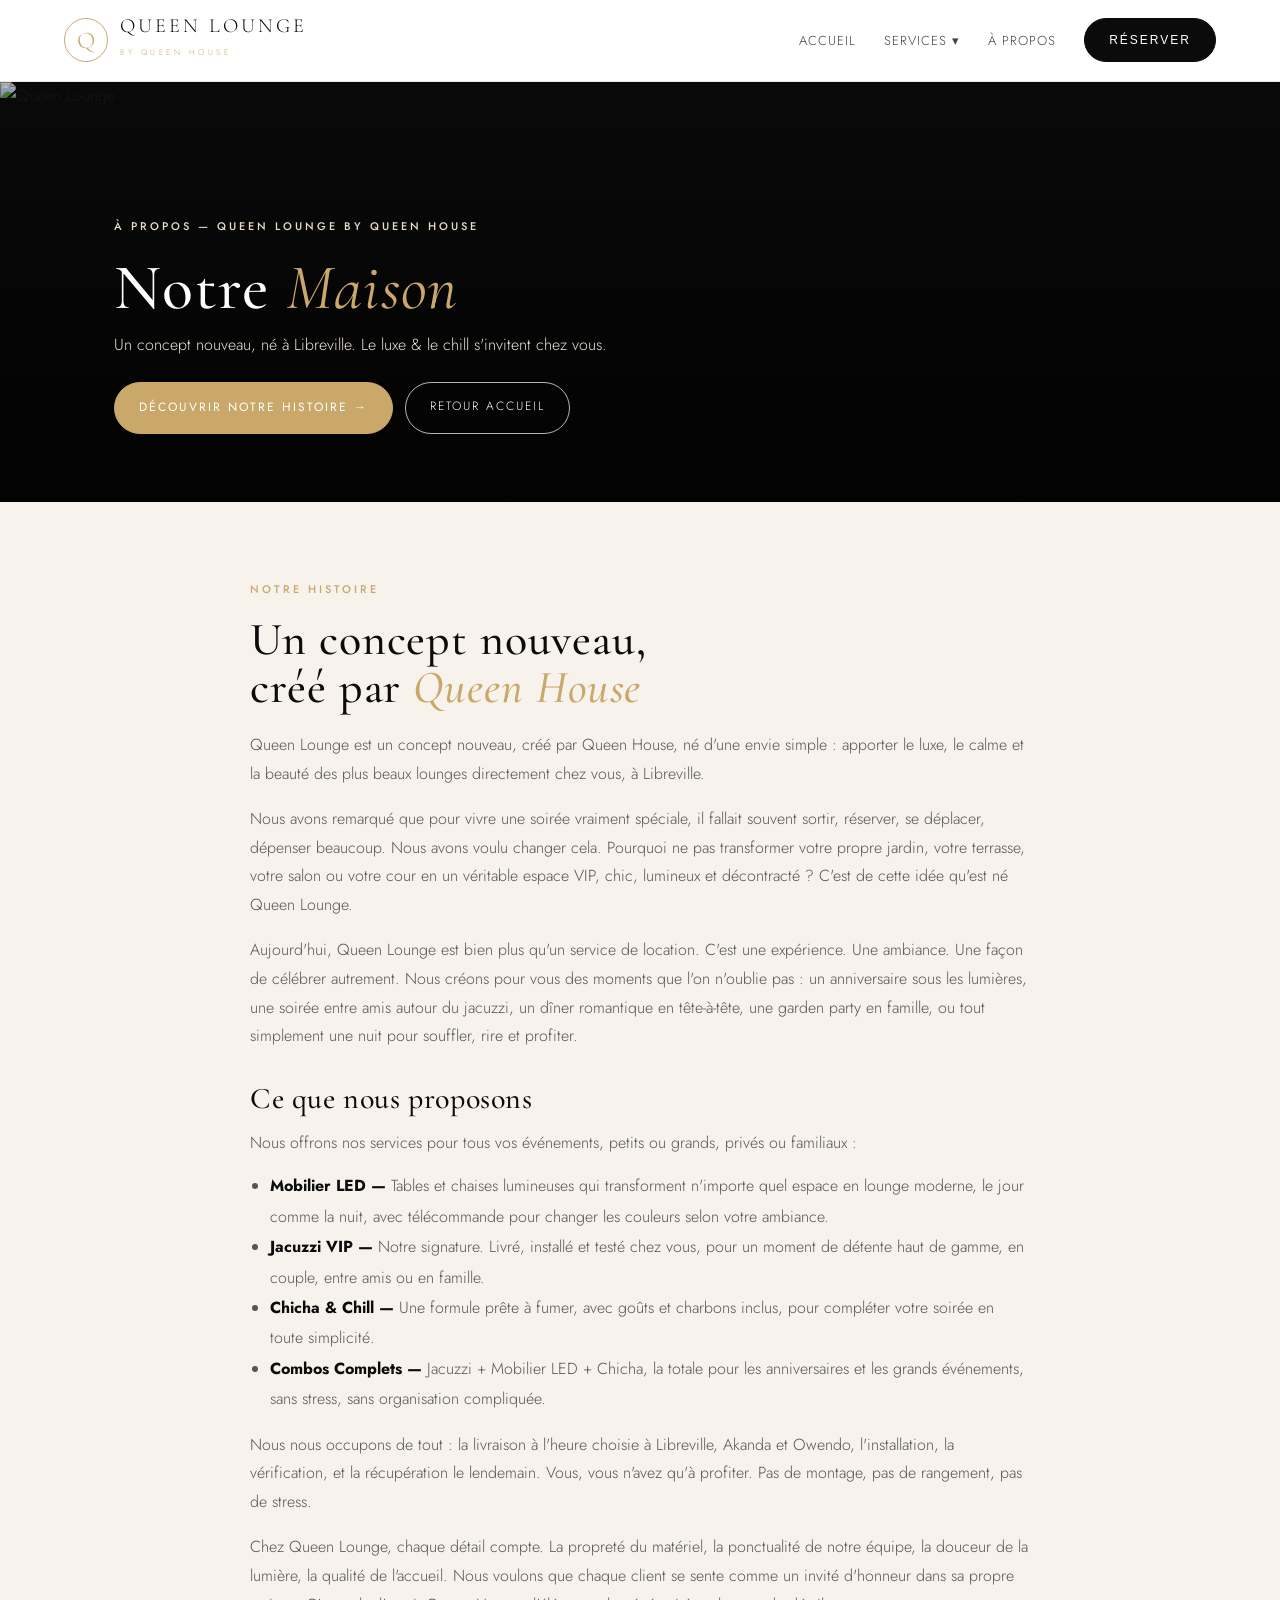
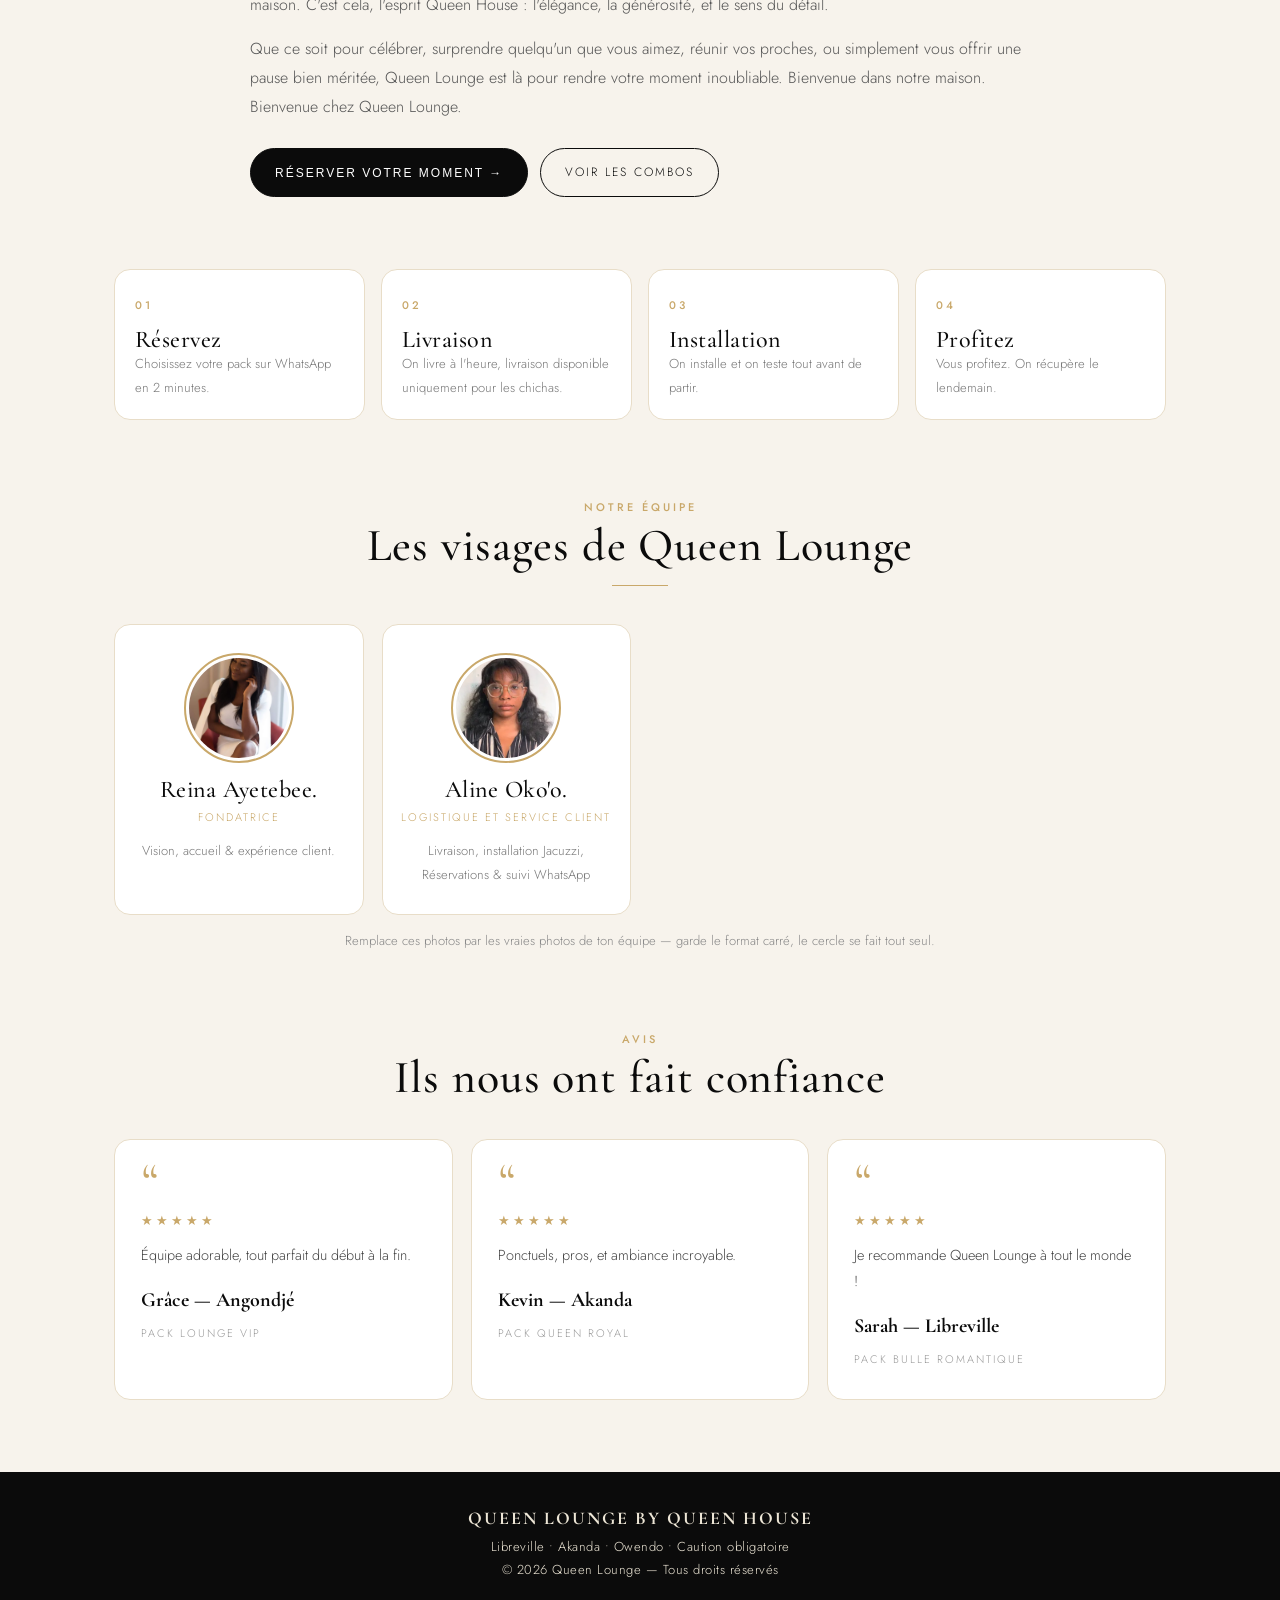
==== a-propos.html @ e3848c87 "Update team members and images in a-propos.html" ====
<!DOCTYPE html>
<html lang="fr"><head><meta charset="UTF-8"><meta name="viewport" content="width=device-width, initial-scale=1.0, viewport-fit=cover"><meta name="theme-color" content="#0B0B0B"><title>À Propos | Queen Lounge by Queen House</title>
<link href="https://fonts.googleapis.com/css2?family=Cormorant+Garamond:ital,wght@0,400;0,500;0,600;1,400&family=Jost:wght@300;400;500&display=swap" rel="stylesheet">
<link rel="stylesheet" href="style.css"></head><body>
<nav class="navbar">
  <a href="index.html" class="logo"><div class="logo-mark">Q</div><div class="logo-text"><span>QUEEN LOUNGE</span><small>BY QUEEN HOUSE</small></div></a>
  <button class="burger" onclick="toggleMenu()">☰</button>
  <div class="nav-links" id="navLinks">
    <a href="index.html">Accueil</a>
    <div class="dropdown"><a href="#" onclick="return false">Services ▾</a><div class="drop-content">
      <a href="mobilier-led.html">Mobilier LED</a><a href="jacuzzi.html">Jacuzzi VIP</a><a href="chicha.html">Chicha &amp; Chill</a><a href="combos.html">Combos Complets</a></div></div>
    <a href="a-propos.html">À Propos</a>
    <button class="btn-dark" onclick="openModal('Demande générale',false)">Réserver</button>
  </div>
</nav>
<header class="page-hero">
  <img src="https://images.unsplash.com/photo-1511795409834-ef04bbd61622?w=1800&q=80" alt="Queen Lounge">
  <div class="page-hero-inner">
    <span class="eyebrow">À Propos — Queen Lounge by Queen House</span>
    <h1>Notre <em>Maison</em></h1>
    <p>Un concept nouveau, né à Libreville. Le luxe & le chill s'invitent chez vous.</p>
    <div class="hero-btns"><a class="btn-dark" href="#histoire">Découvrir notre histoire →</a><a class="btn-outline" href="index.html">Retour Accueil</a></div>
  </div>
</header>
<section class="section" id="histoire" style="text-align:left">
<div style="max-width:780px;margin:0 auto">
<span class="eyebrow">Notre Histoire</span>
<h2 style="font-size:clamp(32px,4vw,46px);margin:12px 0 20px">Un concept nouveau,<br>créé par <em style="color:#C9A86A;font-style:italic">Queen House</em></h2>
<p style="color:#555;font-size:16px">Queen Lounge est un concept nouveau, créé par Queen House, né d'une envie simple : apporter le luxe, le calme et la beauté des plus beaux lounges directement chez vous, à Libreville.</p>
<p style="color:#555;font-size:16px;margin-top:16px">Nous avons remarqué que pour vivre une soirée vraiment spéciale, il fallait souvent sortir, réserver, se déplacer, dépenser beaucoup. Nous avons voulu changer cela. Pourquoi ne pas transformer votre propre jardin, votre terrasse, votre salon ou votre cour en un véritable espace VIP, chic, lumineux et décontracté ? C'est de cette idée qu'est né Queen Lounge.</p>
<p style="color:#555;font-size:16px;margin-top:16px">Aujourd'hui, Queen Lounge est bien plus qu'un service de location. C'est une expérience. Une ambiance. Une façon de célébrer autrement. Nous créons pour vous des moments que l'on n'oublie pas : un anniversaire sous les lumières, une soirée entre amis autour du jacuzzi, un dîner romantique en tête-à-tête, une garden party en famille, ou tout simplement une nuit pour souffler, rire et profiter.</p>
<h3 style="font-size:30px;margin:32px 0 14px">Ce que nous proposons</h3>
<p style="color:#555;font-size:16px">Nous offrons nos services pour tous vos événements, petits ou grands, privés ou familiaux :</p>
<ul style="color:#555;font-size:16px;margin:14px 0 0 20px;line-height:1.9">
<li><b style="color:#0B0B0B">Mobilier LED —</b> Tables et chaises lumineuses qui transforment n'importe quel espace en lounge moderne, le jour comme la nuit, avec télécommande pour changer les couleurs selon votre ambiance.</li>
<li><b style="color:#0B0B0B">Jacuzzi VIP —</b> Notre signature. Livré, installé et testé chez vous, pour un moment de détente haut de gamme, en couple, entre amis ou en famille.</li>
<li><b style="color:#0B0B0B">Chicha & Chill —</b> Une formule prête à fumer, avec goûts et charbons inclus, pour compléter votre soirée en toute simplicité.</li>
<li><b style="color:#0B0B0B">Combos Complets —</b> Jacuzzi + Mobilier LED + Chicha, la totale pour les anniversaires et les grands événements, sans stress, sans organisation compliquée.</li>
</ul>
<p style="color:#555;font-size:16px;margin-top:16px">Nous nous occupons de tout : la livraison à l'heure choisie à Libreville, Akanda et Owendo, l'installation, la vérification, et la récupération le lendemain. Vous, vous n'avez qu'à profiter. Pas de montage, pas de rangement, pas de stress.</p>
<p style="color:#555;font-size:16px;margin-top:16px">Chez Queen Lounge, chaque détail compte. La propreté du matériel, la ponctualité de notre équipe, la douceur de la lumière, la qualité de l'accueil. Nous voulons que chaque client se sente comme un invité d'honneur dans sa propre maison. C'est cela, l'esprit Queen House : l'élégance, la générosité, et le sens du détail.</p>
<p style="color:#555;font-size:16px;margin-top:16px">Que ce soit pour célébrer, surprendre quelqu'un que vous aimez, réunir vos proches, ou simplement vous offrir une pause bien méritée, Queen Lounge est là pour rendre votre moment inoubliable. Bienvenue dans notre maison. Bienvenue chez Queen Lounge.</p>
<div style="display:flex;gap:12px;flex-wrap:wrap;margin-top:26px"><button class="btn-dark" onclick="openModal('Demande générale',false)">Réserver votre moment →</button><a class="btn-outline" href="combos.html">Voir les Combos</a></div>
</div>
</section>
<section class="section" style="padding-top:0">
<div class="steps-grid">
  <div class="card" style="padding:20px"><span class="eyebrow">01</span><h3 style="font-size:24px;margin-top:8px">Réservez</h3><p style="font-size:13px;color:#777">Choisissez votre pack sur WhatsApp en 2 minutes.</p></div>
  <div class="card" style="padding:20px"><span class="eyebrow">02</span><h3 style="font-size:24px;margin-top:8px">Livraison</h3><p style="font-size:13px;color:#777">On livre à l'heure, livraison disponible uniquement pour les chichas.</p></div>
  <div class="card" style="padding:20px"><span class="eyebrow">03</span><h3 style="font-size:24px;margin-top:8px">Installation</h3><p style="font-size:13px;color:#777">On installe et on teste tout avant de partir.</p></div>
  <div class="card" style="padding:20px"><span class="eyebrow">04</span><h3 style="font-size:24px;margin-top:8px">Profitez</h3><p style="font-size:13px;color:#777">Vous profitez. On récupère le lendemain.</p></div>
</div></section>
<section class="section" style="padding-top:0"><div class="section-head"><span class="eyebrow">Notre Équipe</span><h2>Les visages de Queen Lounge</h2><div class="divider"></div></div>
<div class="team">
  <div class="team-card"><img src="ma.jpeg"><h3>Reina Ayetebee.</h3><small>Fondatrice</small><p>Vision, accueil & expérience client.</p></div>
  <div class="team-card"><img src="yo.webp"><h3>Aline Oko'o.</h3><small>Logistique et Service Client</small><p>Livraison, installation Jacuzzi, Réservations & suivi WhatsApp</p></div>
</div>
<p style="text-align:center;color:#888;font-size:13px;margin-top:14px">Remplace ces photos par les vraies photos de ton équipe — garde le format carré, le cercle se fait tout seul.</p></section>
<section class="section" style="padding-top:0"><div class="section-head"><span class="eyebrow">Avis</span><h2>Ils nous ont fait confiance</h2></div>
<div class="avis-grid">
  <div class="avis-card"><div class="quote">“</div><div class="stars">★★★★★</div><p>Équipe adorable, tout parfait du début à la fin.</p><b>Grâce — Angondjé</b><small>Pack Lounge VIP</small></div>
  <div class="avis-card"><div class="quote">“</div><div class="stars">★★★★★</div><p>Ponctuels, pros, et ambiance incroyable.</p><b>Kevin — Akanda</b><small>Pack Queen Royal</small></div>
  <div class="avis-card"><div class="quote">“</div><div class="stars">★★★★★</div><p>Je recommande Queen Lounge à tout le monde !</p><b>Sarah — Libreville</b><small>Pack Bulle Romantique</small></div>
</div></section>
<footer><strong>QUEEN LOUNGE BY QUEEN HOUSE</strong><br>Libreville • Akanda • Owendo • Caution obligatoire<br>© 2026 Queen Lounge — Tous droits réservés</footer><div class="modal" id="modal"><div class="modal-box">
  <div class="modal-head"><div><span class="eyebrow">Queen Lounge — Libreville</span><h3>Réserver</h3><p>Complétez votre réservation en 2 minutes.</p></div><span onclick="closeModal()">×</span></div>
  <div class="field"><label>Pack sélectionné</label><input type="text" id="selService" readonly></div>
  <div class="field"><label>Nom &amp; Prénom *</label><input type="text" id="selName" placeholder="Ex : Grâce Mba"></div>
  <div class="field two"><div><label>Téléphone WhatsApp *</label><input type="tel" id="selPhone" placeholder="06 XX XX XX"></div><div><label>Date *</label><input type="date" id="selDate"></div></div>
  <div class="field"><label>Adresse exacte / Quartier *</label><input type="text" id="selAdresse" placeholder="Ex : Angondjé, Akanda"></div>
  <div class="field"><label>Heure de livraison</label><select id="selHeure"><option>Matin 09:00 - 11:00</option><option>Après-midi 13:00 - 15:00</option><option>Soir 16:00 - 18:00</option></select></div>
  <div class="field"><label>Paiement</label><div class="pay-grid">
    <div class="pay-opt active" onclick="selectPay(this)"><b>Acompte</b><small>Pour confirmer votre date</small></div>
    <div class="pay-opt" onclick="selectPay(this)"><b>Paiement sur place</b><small>Solde à la livraison</small></div>
  </div></div>
  <div id="securiteBox" class="securite" style="display:none"><b>Sécurité Jacuzzi &amp; Caution</b><br>• Le client fournit l'eau + accès électricité.<br>• Interdiction charbons près du jacuzzi.<br>• <b>Caution : 50 000 FCFA</b> avec jacuzzi.</div>
  <div id="cautionSimple" class="nota">Caution : <b>20 000 FCFA</b> — Restituée après vérification.</div>
  <button id="reserveBtn" class="btn-dark full" onclick="sendWhatsApp()">Réserver sur WhatsApp →</button>
  <p id="reservationStatus" style="font-size:12px;margin-top:10px;color:#A12B20"></p>
</div></div><script src="script.js"></script></body></html>
---- style.css ----
/* QUEEN LOUNGE — REDISEÑO ELEGANTE | Colores originales */
*{margin:0;padding:0;box-sizing:border-box;-webkit-tap-highlight-color:transparent}
:root{--green:#0B0B0B;--green2:#1A1A1A;--gold:#C9A86A;--gold-light:#E8DDC8;--beige:#F7F3EC;--ink:#1E1E1E;--muted:#7A7A7A;--line:#E8DDC8;--white:#fff}
html{scroll-behavior:smooth;-webkit-text-size-adjust:100%}
body{font-family:'Jost',sans-serif;background:var(--beige);color:var(--ink);line-height:1.8;overflow-x:hidden;font-weight:300}
h1,h2,h3,.serif{font-family:'Cormorant Garamond',serif;font-weight:500;line-height:1.05;letter-spacing:.02em;color:var(--green)}
img{max-width:100%;display:block}
a{color:inherit;text-decoration:none}
.eyebrow{font-size:11px;letter-spacing:3px;text-transform:uppercase;color:var(--gold);font-weight:500}
.section{padding:72px 5%;max-width:1180px;margin:0 auto}
.section-head{text-align:center;max-width:640px;margin:0 auto 38px}
.section-head h2{font-size:clamp(32px,4vw,46px)}
.section-head p{color:var(--muted);margin-top:10px;font-size:15px}
.divider{width:56px;height:1px;background:var(--gold);margin:16px auto}
/* NAV */
.navbar{display:flex;justify-content:space-between;align-items:center;padding:16px 5%;background:#fff;position:sticky;top:0;z-index:50;border-bottom:1px solid #EFE9DC}
.logo{display:flex;gap:12px;align-items:center}
.logo-mark{width:44px;height:44px;border:1px solid var(--gold);border-radius:50%;display:grid;place-items:center;font-family:'Cormorant Garamond',serif;font-size:24px;color:var(--gold)}
.logo-text span{display:block;font-family:'Cormorant Garamond',serif;font-size:20px;letter-spacing:3px;color:var(--green);line-height:1}
.logo-text small{font-size:8px;letter-spacing:3.5px;color:var(--gold)}
.nav-links{display:flex;gap:28px;align-items:center}
.nav-links a{font-size:13px;letter-spacing:1px;text-transform:uppercase;color:#444}
.nav-links a:hover{color:var(--gold)}
.burger{display:none;font-size:26px;background:none;border:none;cursor:pointer}
.dropdown{position:relative}
.drop-content{display:none;position:absolute;top:100%;left:-12px;background:#fff;border:1px solid var(--line);border-radius:10px;padding:8px;min-width:230px;box-shadow:0 18px 40px rgba(0,0,0,.08)}
.dropdown:hover .drop-content{display:block}
.drop-content a{display:block;padding:11px 14px;text-transform:none;letter-spacing:0;font-size:14px;border-radius:8px}
.drop-content a:hover{background:var(--beige)}
/* BUTTONS */
.btn-dark{background:var(--green);color:#fff!important;padding:14px 24px;border-radius:999px;font-size:12px;letter-spacing:2px;text-transform:uppercase;font-weight:400;display:inline-flex;align-items:center;gap:8px;border:1px solid var(--green);cursor:pointer}
.btn-dark:hover{background:var(--green2)}
.btn-outline{background:transparent;color:var(--green);border:1px solid var(--green);padding:13px 24px;border-radius:999px;font-size:12px;letter-spacing:2px;text-transform:uppercase;display:inline-flex;gap:8px;cursor:pointer}
.btn-gold{background:var(--gold);color:#fff;border:1px solid var(--gold);padding:14px 24px;border-radius:999px;font-size:12px;letter-spacing:2px;text-transform:uppercase;cursor:pointer}
/* HERO — UNA SOLA IMAGEN ESTÁTICA */
.hero{display:grid;grid-template-columns:1.05fr .95fr;gap:40px;align-items:center;padding:56px 5% 64px;background:#fff}
.badge{display:inline-flex;align-items:center;gap:8px;border:1px solid var(--gold-light);padding:8px 14px;border-radius:999px;font-size:11px;letter-spacing:2px;text-transform:uppercase;color:var(--green)}
.badge i{width:6px;height:6px;background:var(--gold);border-radius:50%;display:inline-block}
.hero h1{font-size:clamp(44px,5.5vw,68px);margin:22px 0 16px}
.hero h1 em{color:var(--gold);font-style:italic;font-weight:400}
.hero p{color:#666;max-width:520px;font-size:16px}
.hero-btns{display:flex;gap:12px;margin:26px 0;flex-wrap:wrap}
.hero-trust{display:flex;gap:0;font-size:12px;letter-spacing:1px;text-transform:uppercase;color:#777}
.hero-trust span{padding:0 14px;border-left:1px solid var(--gold-light)}
.hero-trust span:first-child{padding-left:0;border:0}
.hero-media{position:relative}
.hero-media img{width:100%;height:520px;object-fit:cover;border-radius:18px}
.hero-media figcaption{position:absolute;left:18px;bottom:18px;background:rgba(255,255,255,.92);backdrop-filter:blur(8px);padding:12px 16px;border-radius:12px;display:flex;gap:14px;align-items:center}
.hero-media figcaption b{font-family:'Cormorant Garamond',serif;font-size:22px;color:var(--green);display:block;line-height:1}
.hero-media figcaption small{font-size:10px;letter-spacing:2px;text-transform:uppercase;color:var(--gold)}
/* CARDS */
.grid-4{display:grid;grid-template-columns:repeat(4,1fr);gap:18px}
.grid-3{display:grid;grid-template-columns:repeat(3,1fr);gap:18px}
.card{background:#fff;border:1px solid var(--line);border-radius:16px;overflow:hidden}
.card img{width:100%;height:180px;object-fit:cover;transition:.6s}
.card:hover img{transform:scale(1.04)}
.card-body{padding:18px}
.card-body h3{font-size:26px}
.card-body p{font-size:13.5px;color:var(--muted);margin:6px 0 12px}
.link{color:var(--gold);font-size:12px;letter-spacing:2px;text-transform:uppercase;font-weight:500}
.pack-card{padding:22px}
.pack-card .price{font-family:'Cormorant Garamond',serif;font-size:36px;color:var(--green);margin:14px 0}
.pack-card .price small{font-family:'Jost',sans-serif;font-size:12px;color:#888}
.pack-card p{font-size:14px;color:#666}
.pack-card button{width:100%;margin-top:16px}
.pack-card.popular{border:1.5px solid var(--gold)}
.tag{display:inline-block;background:var(--gold);color:#fff;font-size:10px;letter-spacing:2px;text-transform:uppercase;padding:7px 12px;border-radius:999px;margin-bottom:16px;line-height:1}
/* EXPERIENCES */
.exp-grid{display:grid;grid-template-columns:repeat(3,1fr);gap:18px}
.exp-grid figure{background:#fff;border:1px solid var(--line);border-radius:16px;overflow:hidden}
.exp-grid img{height:200px;width:100%;object-fit:cover}
.exp-grid figcaption{padding:14px 16px;font-family:'Cormorant Garamond',serif;font-size:21px;color:var(--green)}
/* TEAM CIRCULAR */
.team{display:grid;grid-template-columns:repeat(4,1fr);gap:18px;text-align:center}
.team-card{background:#fff;border:1px solid var(--line);border-radius:16px;padding:28px 16px}
.team-card img{width:110px;height:110px;object-fit:cover;border-radius:50%;border:2px solid var(--gold);padding:3px;margin:0 auto 14px}
.team-card h3{font-size:24px}
.team-card small{font-size:11px;letter-spacing:2px;text-transform:uppercase;color:var(--gold)}
.team-card p{font-size:13px;color:#777;margin-top:8px}
/* AVIS ELEGANTES */
.avis-grid{display:grid;grid-template-columns:repeat(3,1fr);gap:18px}
.avis-card{background:#fff;border:1px solid var(--line);border-radius:16px;padding:26px;text-align:left}
.avis-card .quote{font-family:'Cormorant Garamond',serif;font-size:54px;line-height:.6;color:var(--gold)}
.avis-card .stars{color:var(--gold);letter-spacing:3px;font-size:13px;margin:10px 0}
.avis-card p{font-size:14.5px;color:#444}
.avis-card b{font-family:'Cormorant Garamond',serif;font-size:20px;color:var(--green);display:block;margin-top:14px}
.avis-card small{font-size:11px;letter-spacing:2px;text-transform:uppercase;color:#999}
/* BUILDER */
.builder{background:#fff;border:1px solid var(--gold);border-radius:16px;padding:22px;max-width:900px;margin:18px auto;text-align:left}
.build-item{display:flex;justify-content:space-between;gap:12px;padding:14px 0;border-bottom:1px solid #eee;cursor:pointer;font-size:14px}
.builder-total{font-family:'Cormorant Garamond',serif;font-size:26px;color:var(--green);margin:16px 0}
/* MODAL / FORM ELEGANTE */
.modal{display:none;position:fixed;inset:0;background:rgba(0,0,0,.55);backdrop-filter:blur(4px);z-index:80;align-items:center;justify-content:center;padding:16px}
.modal.active{display:flex}
.modal-box{background:#fff;width:100%;max-width:560px;border-radius:18px;padding:28px;max-height:92vh;overflow:auto}
.modal-head{display:flex;justify-content:space-between;align-items:start;margin-bottom:6px}
.modal-head h3{font-size:30px}
.modal-head p{font-size:13px;color:#888}
.modal-head span{font-size:30px;cursor:pointer;line-height:1}
.field{margin-bottom:14px;text-align:left}
.field label{font-size:11px;letter-spacing:2px;text-transform:uppercase;color:var(--green);font-weight:500;display:block;margin-bottom:6px}
.field input,.field select{width:100%;padding:13px 14px;border:1px solid #DDD;border-radius:10px;font-family:'Jost',sans-serif;font-size:15px;background:#FCFAF6}
.field.two{display:grid;grid-template-columns:1fr 1fr;gap:12px}
.pay-grid{display:grid;grid-template-columns:1fr 1fr;gap:12px;margin:14px 0}
.pay-opt{border:1px solid var(--line);border-radius:12px;padding:14px;cursor:pointer}
.pay-opt.active{border-color:var(--gold);background:#FFFBF2}
.pay-opt b{font-family:'Cormorant Garamond',serif;font-size:20px}
.pay-opt small{display:block;color:#888;font-size:12px}
.nota{background:#FFFBF2;border:1px solid var(--gold-light);padding:12px;border-radius:10px;font-size:12.5px;line-height:1.6}
.securite{background:#FFFBF2;border:1px solid #E8A020;border-radius:12px;padding:14px;font-size:13px;line-height:1.6;margin-bottom:12px}
.full{width:100%;justify-content:center}
footer{background:var(--green);color:#EDE6D6;text-align:center;padding:30px 5%;font-size:13px;letter-spacing:.5px}
footer strong{font-family:'Cormorant Garamond',serif;font-size:18px;letter-spacing:2px}
/* MÓVIL */
@media(max-width:900px){
  .hero{grid-template-columns:1fr;padding:28px 5%}
  .hero-media img{height:340px}
  .grid-4,.grid-3,.exp-grid,.avis-grid,.team{grid-template-columns:1fr 1fr}
  .burger{display:block}
  .nav-links{display:none;position:absolute;top:100%;left:0;right:0;background:#fff;flex-direction:column;align-items:flex-start;padding:18px 5% 22px;box-shadow:0 18px 30px rgba(0,0,0,.08)}
  .nav-links.open{display:flex}
  .drop-content{position:static;display:block;box-shadow:none;border:0;padding:0 0 0 10px}
  .section{padding:48px 5%}
}
@media(max-width:560px){
  .grid-4,.grid-3,.exp-grid,.avis-grid,.team,.field.two,.pay-grid{grid-template-columns:1fr}
  .hero-trust{flex-wrap:wrap;gap:8px}
  .hero-trust span{border:0;padding:0}
  .btn-dark,.btn-outline,.btn-gold{width:100%;justify-content:center}
  .hero-media figcaption{left:12px;right:12px;bottom:12px}
}

/* PAGE HERO LARGO — ESTÁTICO, UNA SOLA IMAGEN */
.page-hero{position:relative;min-height:420px;display:flex;align-items:flex-end;overflow:hidden;background:#0B0B0B}
.page-hero img{position:absolute;inset:0;width:100%;height:100%;object-fit:cover;opacity:.85}
.page-hero::after{content:"";position:absolute;inset:0;background:linear-gradient(180deg,rgba(0,0,0,.15) 0%,rgba(0,0,0,.55) 55%,rgba(0,0,0,.78) 100%)}
.page-hero-inner{position:relative;z-index:2;width:100%;max-width:1180px;margin:0 auto;padding:70px 5% 42px;color:#fff}
.page-hero-inner .eyebrow{color:#E8DDC8}
.page-hero-inner h1{font-size:clamp(42px,5vw,64px);color:#fff;margin:14px 0 10px}
.page-hero-inner h1 em{color:#C9A86A;font-style:italic;font-weight:400}
.page-hero-inner p{max-width:600px;color:#EDE6D6;font-size:16px}
.page-hero-inner .hero-btns{margin-top:22px}
.page-hero-inner .btn-dark{background:#C9A86A;border-color:#C9A86A}
.page-hero-inner .btn-outline{color:#fff;border-color:rgba(255,255,255,.7)}
.page-hero-badge{display:inline-flex;gap:8px;align-items:center;background:rgba(255,255,255,.92);color:#0B0B0B;padding:10px 16px;border-radius:999px;font-size:11px;letter-spacing:2px;text-transform:uppercase;font-weight:500;margin-top:18px}
.page-hero-badge b{color:#C9A86A}
@media(max-width:700px){
  .page-hero{min-height:340px}
  .page-hero-inner{padding:50px 5% 32px}
}

/* STEPS 01-04 — ARREGLO APLASTADO */
.steps-grid{display:grid;grid-template-columns:repeat(4,1fr);gap:16px;text-align:left;width:100%}
.steps-grid .card{min-width:0;overflow-wrap:break-word}
.steps-grid .card h3{overflow-wrap:break-word;white-space:normal}
.steps-grid .card p{overflow-wrap:break-word;white-space:normal}
@media(max-width:900px){
  .steps-grid{grid-template-columns:repeat(2,1fr)}
}
@media(max-width:560px){
  .steps-grid{grid-template-columns:1fr}
}

/* FIX TAG LE PLUS DEMANDÉ — que no toque las letras */
.pack-card .tag{margin-bottom:16px}
.pack-card h3{margin-top:2px}
.pack-card.popular{padding-top:24px}

/* CRÉE TON COMBO — BUILDER CON FOTOS Y CANTIDADES */
.combo-hero-card{background:#0B0B0B;color:#fff;border-radius:18px;padding:28px;display:grid;grid-template-columns:1.2fr .8fr;gap:22px;align-items:center;overflow:hidden;margin-bottom:22px}
.combo-hero-card h3{color:#fff;font-size:clamp(28px,3.5vw,40px)}
.combo-hero-card h3 em{color:#C9A86A;font-style:italic}
.combo-hero-card p{color:#EDE6D6;font-size:15px;margin:10px 0 18px}
.combo-hero-card img{width:100%;height:220px;object-fit:cover;border-radius:14px}
.combo-grid{display:grid;grid-template-columns:repeat(3,1fr);gap:16px}
.combo-item{background:#fff;border:1px solid var(--line);border-radius:16px;overflow:hidden;display:flex;flex-direction:column}
.combo-item img{width:100%;height:150px;object-fit:cover}
.combo-item-body{padding:16px;display:flex;flex-direction:column;gap:6px;flex:1}
.combo-item-body h4{font-family:'Cormorant Garamond',serif;font-size:22px;color:#0B0B0B;line-height:1.1}
.combo-item-body p{font-size:13px;color:#777}
.combo-item-body .unit{font-size:12px;letter-spacing:1px;text-transform:uppercase;color:#C9A86A;font-weight:500}
.qty-row{display:flex;align-items:center;gap:10px;margin-top:auto;padding-top:10px}
.qty-btn{width:36px;height:36px;border-radius:50%;border:1px solid #0B0B0B;background:#fff;font-size:20px;cursor:pointer;line-height:1;display:grid;place-items:center}
.qty-btn:disabled{opacity:.3;cursor:not-allowed}
.qty-val{font-family:'Cormorant Garamond',serif;font-size:24px;min-width:28px;text-align:center}
.qty-max{font-size:11px;color:#999}
.combo-summary{background:#FFFBF2;border:1px solid var(--gold-light);border-radius:14px;padding:16px;margin-top:18px}
.combo-summary ul{list-style:none;margin:8px 0}
.combo-summary li{font-size:14px;padding:4px 0;border-bottom:1px dashed #E8DDC8}
.combo-total{font-family:'Cormorant Garamond',serif;font-size:28px;color:#0B0B0B}
@media(max-width:900px){.combo-grid{grid-template-columns:1fr 1fr}.combo-hero-card{grid-template-columns:1fr}}
@media(max-width:560px){.combo-grid{grid-template-columns:1fr}}
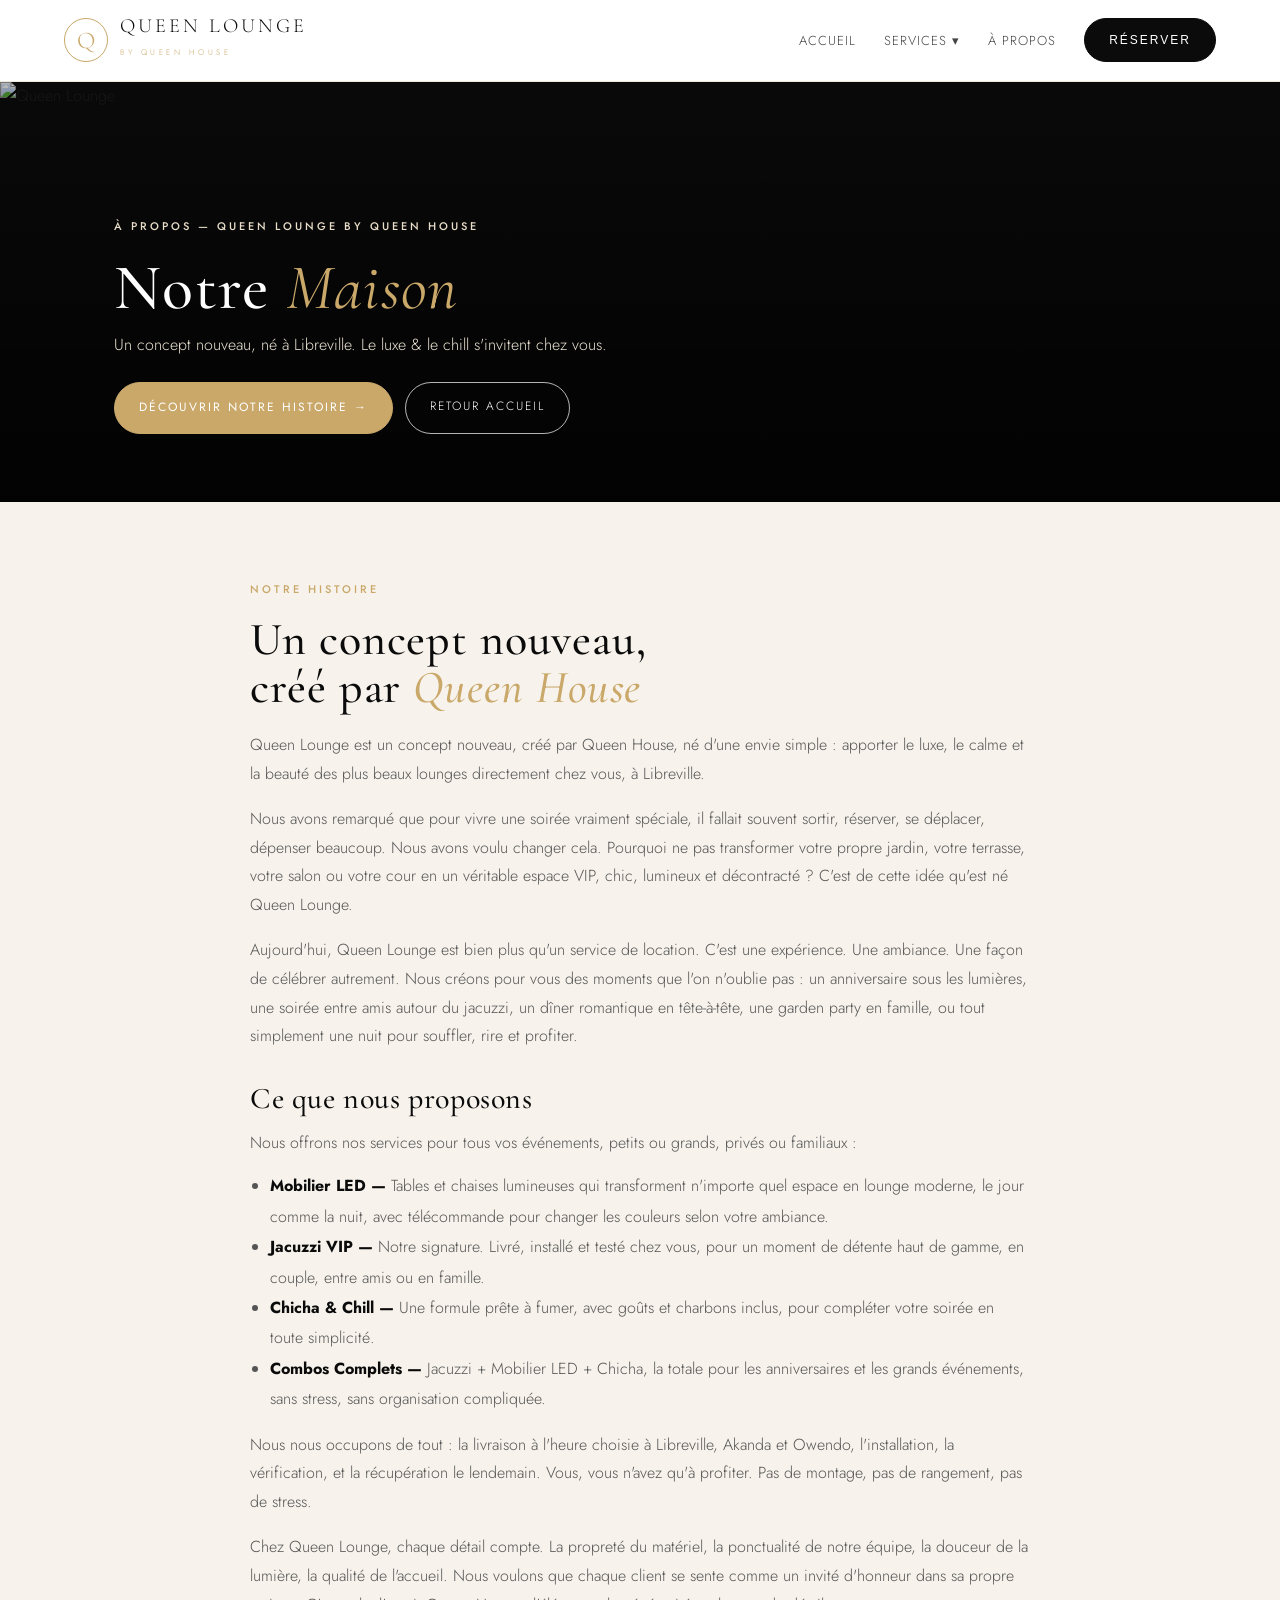
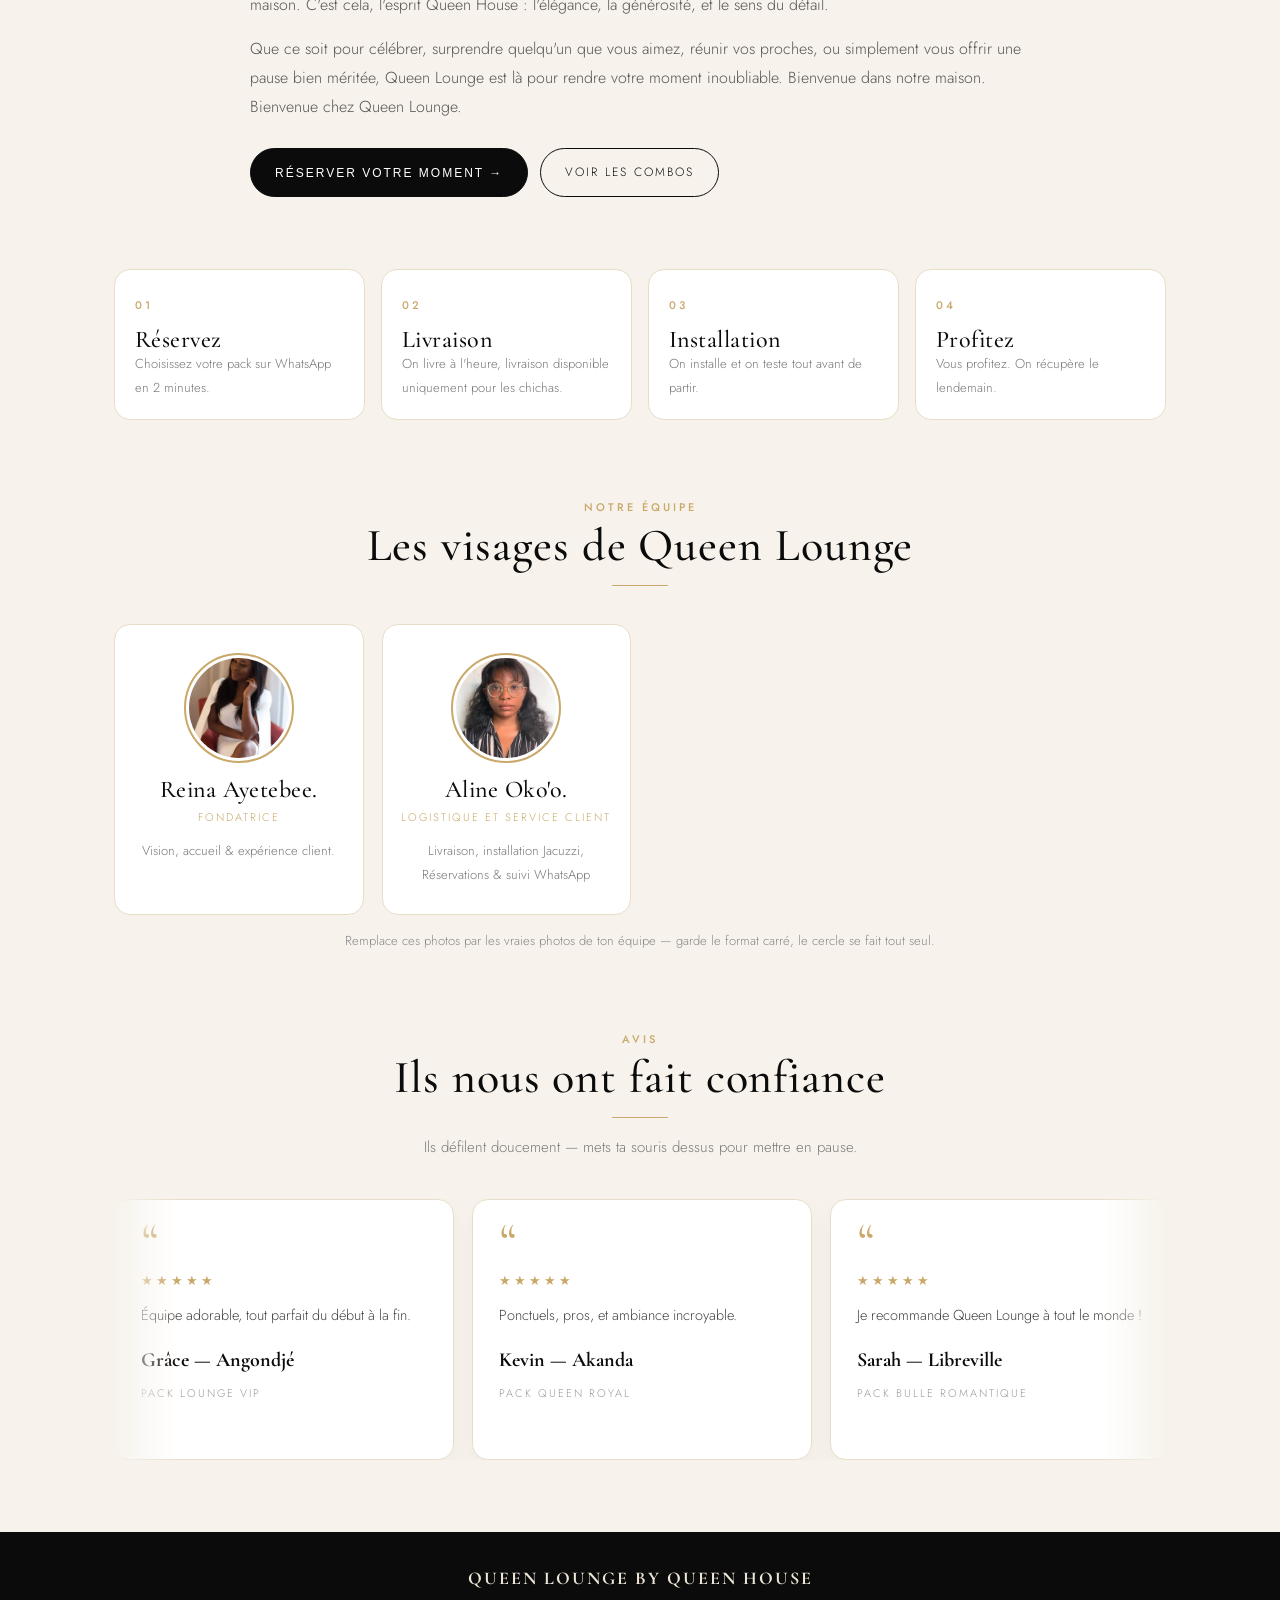
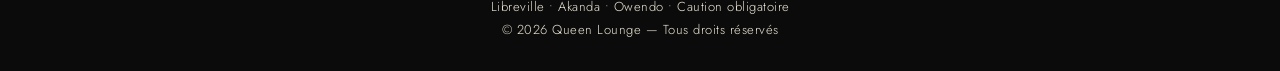
==== commit eea4da82: "Enhance accessibility and update testimonials section Added alt attributes to team member images and" ====
--- a/a-propos.html
+++ b/a-propos.html
@@ -52,16 +52,26 @@
 </div></section>
 <section class="section" style="padding-top:0"><div class="section-head"><span class="eyebrow">Notre Équipe</span><h2>Les visages de Queen Lounge</h2><div class="divider"></div></div>
 <div class="team">
-  <div class="team-card"><img src="ma.jpeg"><h3>Reina Ayetebee.</h3><small>Fondatrice</small><p>Vision, accueil & expérience client.</p></div>
-  <div class="team-card"><img src="yo.webp"><h3>Aline Oko'o.</h3><small>Logistique et Service Client</small><p>Livraison, installation Jacuzzi, Réservations & suivi WhatsApp</p></div>
+  <div class="team-card"><img src="ma.jpeg" alt="Reina Ayetebee"><h3>Reina Ayetebee.</h3><small>Fondatrice</small><p>Vision, accueil & expérience client.</p></div>
+  <div class="team-card"><img src="yo.webp" alt="Aline Oko'o"><h3>Aline Oko'o.</h3><small>Logistique et Service Client</small><p>Livraison, installation Jacuzzi, Réservations & suivi WhatsApp</p></div>
 </div>
 <p style="text-align:center;color:#888;font-size:13px;margin-top:14px">Remplace ces photos par les vraies photos de ton équipe — garde le format carré, le cercle se fait tout seul.</p></section>
-<section class="section" style="padding-top:0"><div class="section-head"><span class="eyebrow">Avis</span><h2>Ils nous ont fait confiance</h2></div>
-<div class="avis-grid">
+<section class="section avis-section" style="padding-top:0"><div class="section-head"><span class="eyebrow">Avis</span><h2>Ils nous ont fait confiance</h2><div class="divider"></div><p>Ils défilent doucement — mets ta souris dessus pour mettre en pause.</p></div>
+<div class="avis-marquee"><div class="avis-track">
   <div class="avis-card"><div class="quote">“</div><div class="stars">★★★★★</div><p>Équipe adorable, tout parfait du début à la fin.</p><b>Grâce — Angondjé</b><small>Pack Lounge VIP</small></div>
   <div class="avis-card"><div class="quote">“</div><div class="stars">★★★★★</div><p>Ponctuels, pros, et ambiance incroyable.</p><b>Kevin — Akanda</b><small>Pack Queen Royal</small></div>
   <div class="avis-card"><div class="quote">“</div><div class="stars">★★★★★</div><p>Je recommande Queen Lounge à tout le monde !</p><b>Sarah — Libreville</b><small>Pack Bulle Romantique</small></div>
-</div></section>
+  <div class="avis-card"><div class="quote">“</div><div class="stars">★★★★★</div><p>Incroyable ! Le mobilier LED a transformé mon jardin.</p><b>Léa — Owendo</b><small>Pack Lounge VIP</small></div>
+  <div class="avis-card"><div class="quote">“</div><div class="stars">★★★★★</div><p>Jacuzzi parfait, installé à l'heure. Expérience de fou !</p><b>Yann — Akanda</b><small>Pack Bulle Romantique</small></div>
+  <div class="avis-card"><div class="quote">“</div><div class="stars">★★★★★</div><p>Pour mon anniversaire c'était magique. Merci Queen Lounge !</p><b>Brenda — Libreville</b><small>Pack Queen Royal</small></div>
+  <!-- DUPLICADO PARA BUCLE INFINITO SUAVE -->
+  <div class="avis-card"><div class="quote">“</div><div class="stars">★★★★★</div><p>Équipe adorable, tout parfait du début à la fin.</p><b>Grâce — Angondjé</b><small>Pack Lounge VIP</small></div>
+  <div class="avis-card"><div class="quote">“</div><div class="stars">★★★★★</div><p>Ponctuels, pros, et ambiance incroyable.</p><b>Kevin — Akanda</b><small>Pack Queen Royal</small></div>
+  <div class="avis-card"><div class="quote">“</div><div class="stars">★★★★★</div><p>Je recommande Queen Lounge à tout le monde !</p><b>Sarah — Libreville</b><small>Pack Bulle Romantique</small></div>
+  <div class="avis-card"><div class="quote">“</div><div class="stars">★★★★★</div><p>Incroyable ! Le mobilier LED a transformé mon jardin.</p><b>Léa — Owendo</b><small>Pack Lounge VIP</small></div>
+  <div class="avis-card"><div class="quote">“</div><div class="stars">★★★★★</div><p>Jacuzzi parfait, installé à l'heure. Expérience de fou !</p><b>Yann — Akanda</b><small>Pack Bulle Romantique</small></div>
+  <div class="avis-card"><div class="quote">“</div><div class="stars">★★★★★</div><p>Pour mon anniversaire c'était magique. Merci Queen Lounge !</p><b>Aline — Libreville</b><small>Pack Queen Royal</small></div>
+</div></div></section>
 <footer><strong>QUEEN LOUNGE BY QUEEN HOUSE</strong><br>Libreville • Akanda • Owendo • Caution obligatoire<br>© 2026 Queen Lounge — Tous droits réservés</footer><div class="modal" id="modal"><div class="modal-box">
   <div class="modal-head"><div><span class="eyebrow">Queen Lounge — Libreville</span><h3>Réserver</h3><p>Complétez votre réservation en 2 minutes.</p></div><span onclick="closeModal()">×</span></div>
   <div class="field"><label>Pack sélectionné</label><input type="text" id="selService" readonly></div>
--- a/style.css
+++ b/style.css
@@ -190,3 +190,27 @@
 .combo-total{font-family:'Cormorant Garamond',serif;font-size:28px;color:#0B0B0B}
 @media(max-width:900px){.combo-grid{grid-template-columns:1fr 1fr}.combo-hero-card{grid-template-columns:1fr}}
 @media(max-width:560px){.combo-grid{grid-template-columns:1fr}}
+
+/* ===== GALERÍA TODO UNIDO ===== */
+.gallery-section{padding-top:0}
+.gallery-unie{display:grid;grid-template-columns:repeat(3,1fr);gap:0;border-radius:20px;overflow:hidden;border:1px solid var(--line);background:#0B0B0B;line-height:0}
+.gallery-unie figure{position:relative;overflow:hidden;margin:0;cursor:pointer;aspect-ratio:4/3}
+.gallery-unie img{width:100%;height:100%;object-fit:cover;transition:transform .8s ease, filter .8s ease;filter:saturate(1.05)}
+.gallery-unie figure:hover img{transform:scale(1.08);filter:saturate(1.15)}
+.gallery-unie figcaption{position:absolute;inset:auto 0 0 0;padding:28px 18px 16px;background:linear-gradient(180deg,transparent,rgba(0,0,0,.72));display:flex;align-items:flex-end;opacity:0;transform:translateY(8px);transition:.5s ease}
+.gallery-unie figure:hover figcaption{opacity:1;transform:translateY(0)}
+.gallery-unie figcaption span{font-family:'Cormorant Garamond',serif;font-size:22px;color:#fff;line-height:1.1}
+.gallery-note{text-align:center;font-size:13px;color:#999;margin-top:14px}
+/* En móvil: 2 columnas unidas, sigue todo pegado */
+@media(max-width:700px){.gallery-unie{grid-template-columns:repeat(2,1fr)}.gallery-unie figcaption{opacity:1;transform:none}}
+@media(max-width:400px){.gallery-unie{grid-template-columns:1fr}}
+
+/* ===== AVIS CON ANIMACIÓN SUAVE QUE PASA SOLA ===== */
+.avis-section{overflow:hidden}
+.avis-marquee{overflow:hidden;-webkit-mask-image:linear-gradient(90deg,transparent,#000 6%,#000 94%,transparent);mask-image:linear-gradient(90deg,transparent,#000 6%,#000 94%,transparent)}
+.avis-track{display:flex;gap:18px;width:max-content;animation:avis-scroll 32s linear infinite}
+.avis-marquee:hover .avis-track{animation-play-state:paused}
+.avis-track .avis-card{width:340px;flex-shrink:0;box-shadow:0 10px 30px rgba(0,0,0,.04)}
+@keyframes avis-scroll{from{transform:translateX(0)}to{transform:translateX(-50%)}}
+@media(max-width:560px){.avis-track{animation-duration:22s}.avis-track .avis-card{width:280px}}
+@media(prefers-reduced-motion:reduce){.avis-track{animation:none;flex-wrap:wrap;width:auto}}
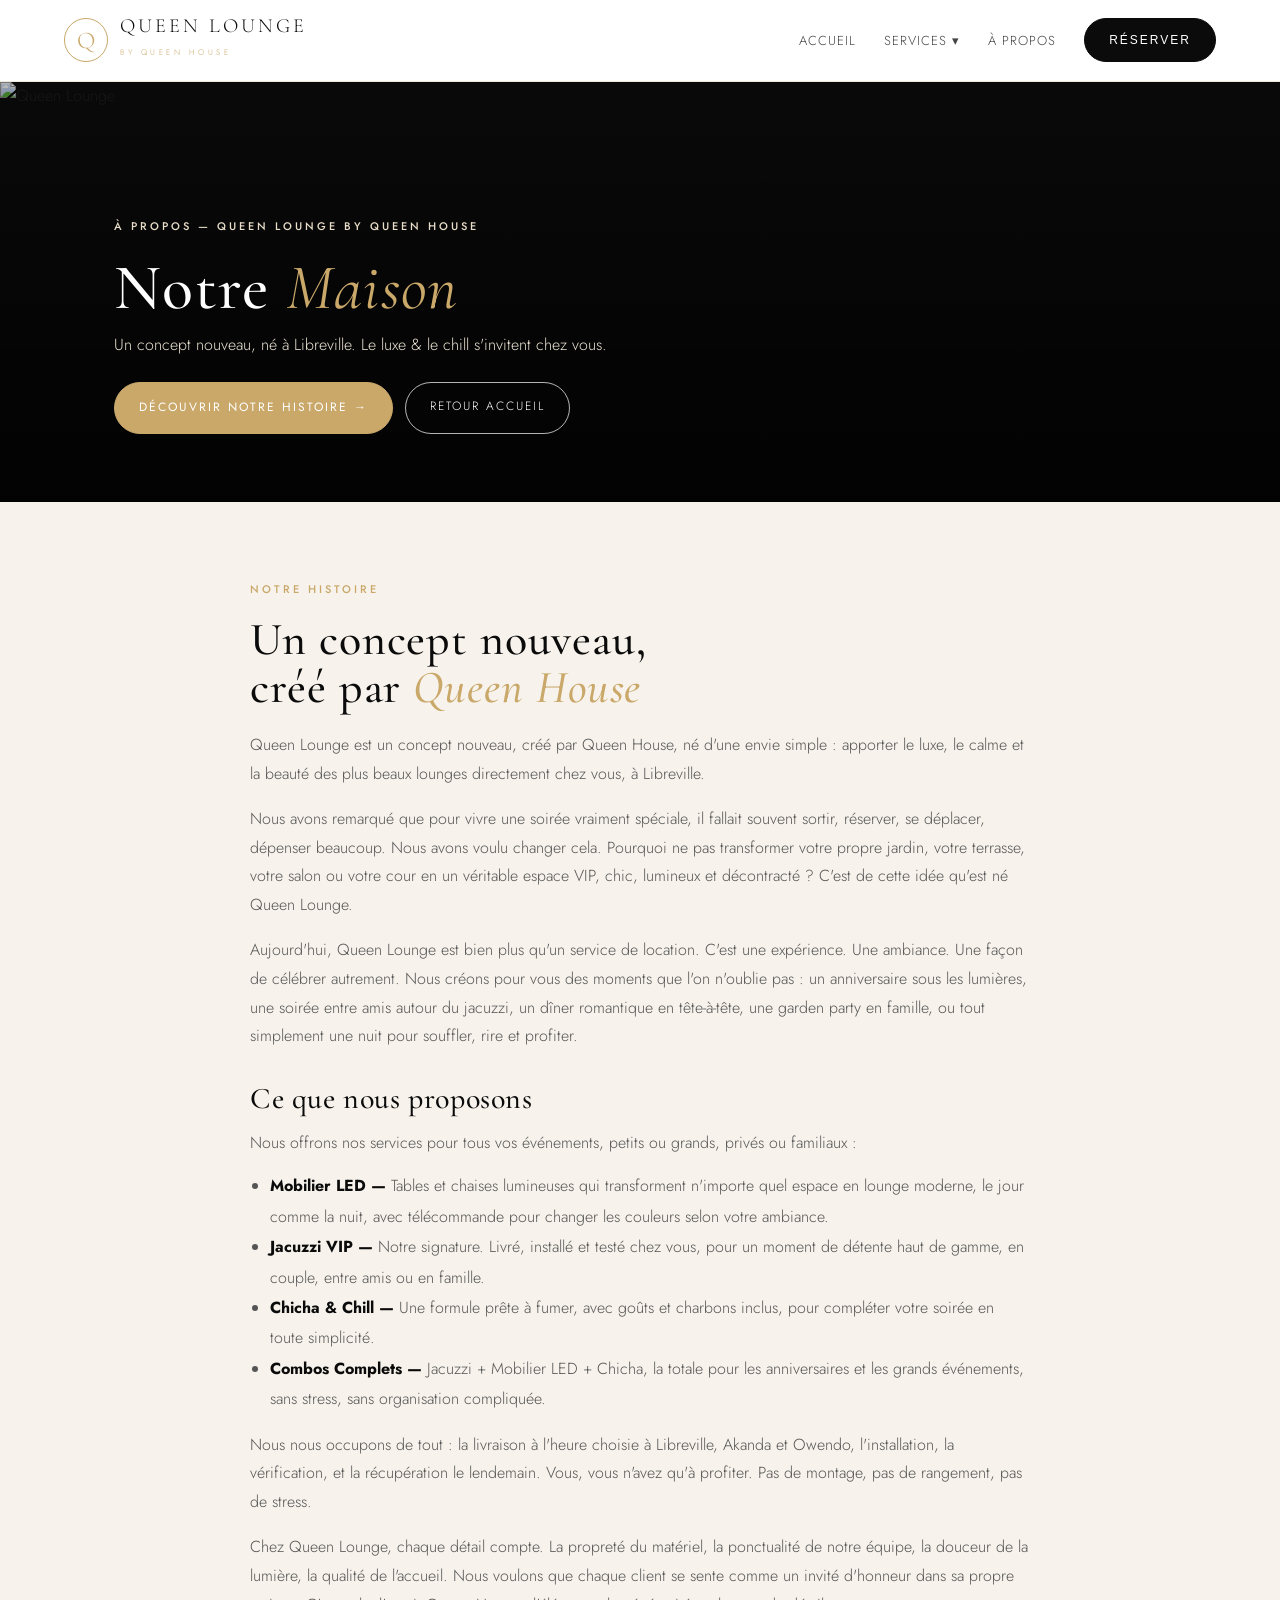
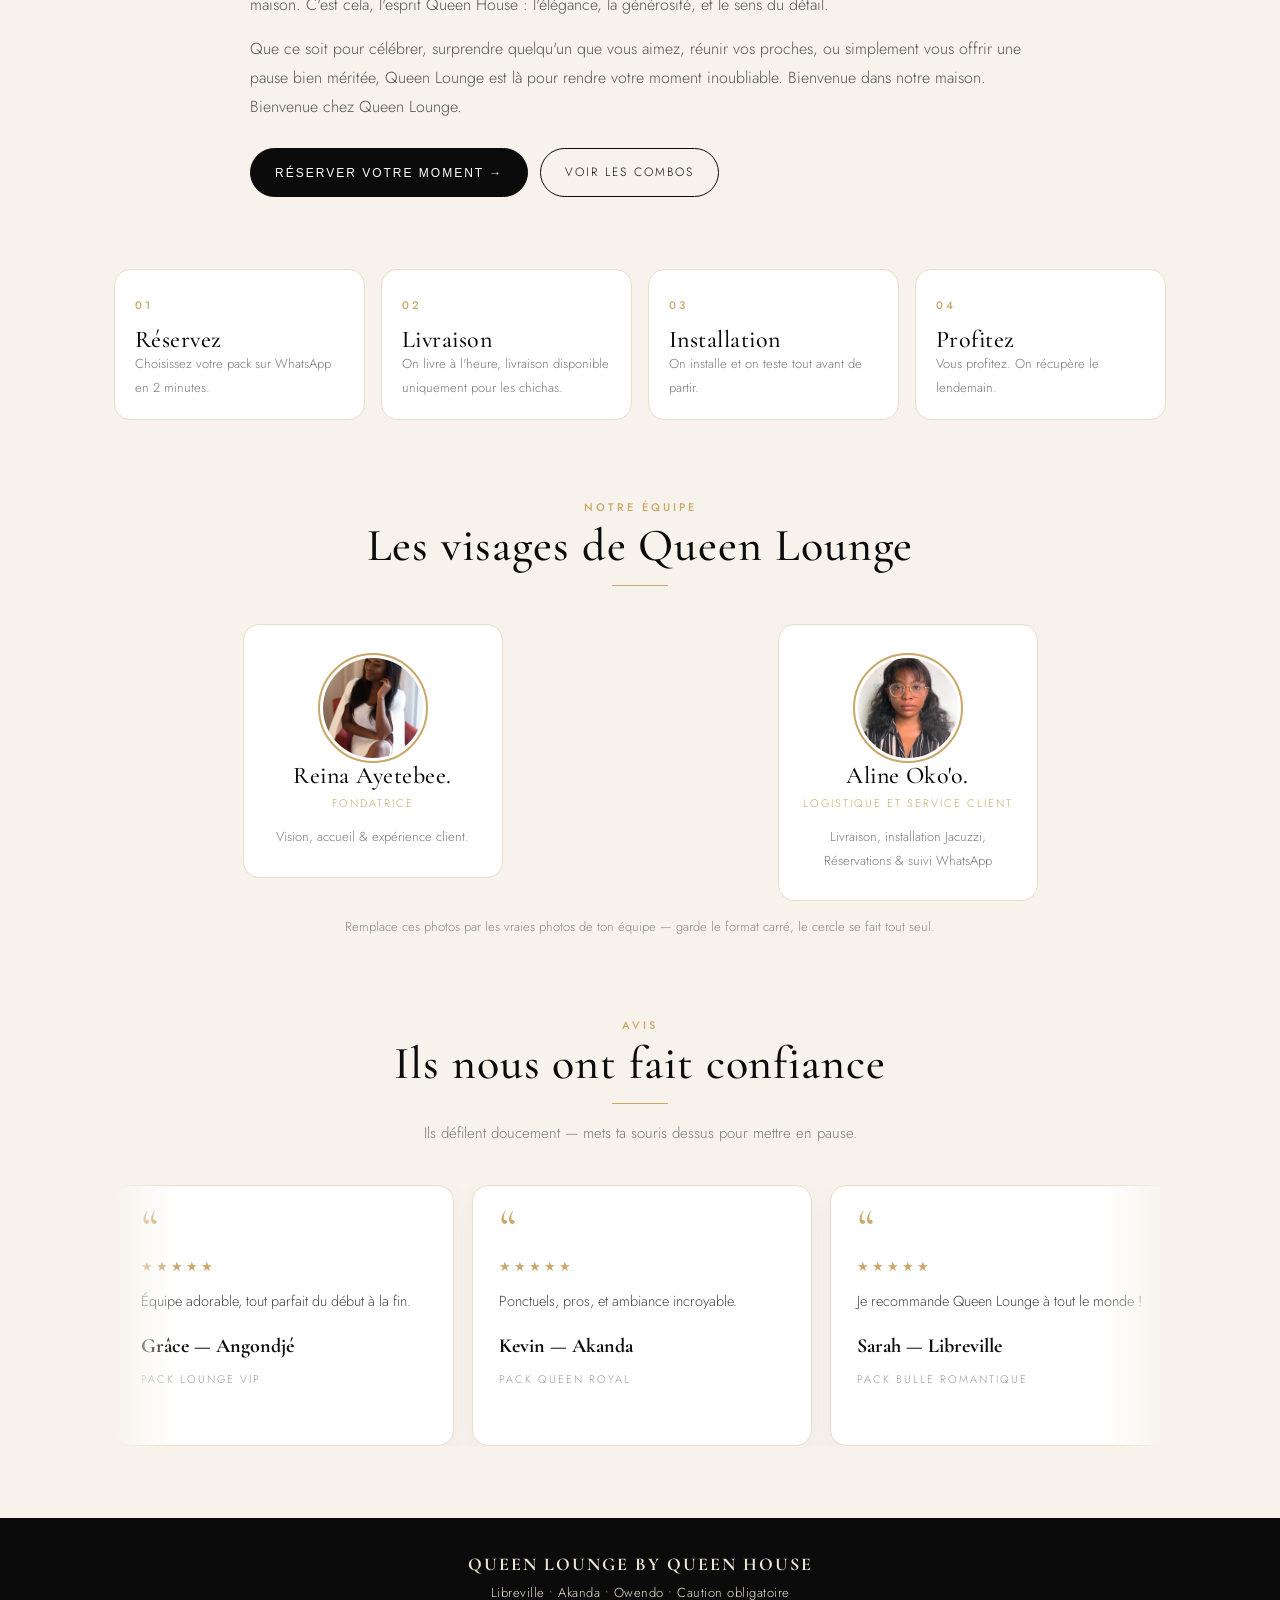
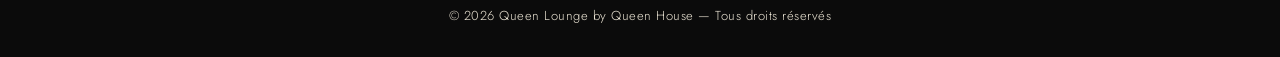
==== commit cfa4d785: "Fix dropdown and update footer text" ====
--- a/a-propos.html
+++ b/a-propos.html
@@ -7,7 +7,7 @@
   <button class="burger" onclick="toggleMenu()">☰</button>
   <div class="nav-links" id="navLinks">
     <a href="index.html">Accueil</a>
-    <div class="dropdown"><a href="#" onclick="return false">Services ▾</a><div class="drop-content">
+    <div class="dropdown"><a href="#" onclick="toggleDropdown(this);return false">Services ▾</a><div class="drop-content">
       <a href="mobilier-led.html">Mobilier LED</a><a href="jacuzzi.html">Jacuzzi VIP</a><a href="chicha.html">Chicha &amp; Chill</a><a href="combos.html">Combos Complets</a></div></div>
     <a href="a-propos.html">À Propos</a>
     <button class="btn-dark" onclick="openModal('Demande générale',false)">Réserver</button>
@@ -63,7 +63,7 @@
   <div class="avis-card"><div class="quote">“</div><div class="stars">★★★★★</div><p>Je recommande Queen Lounge à tout le monde !</p><b>Sarah — Libreville</b><small>Pack Bulle Romantique</small></div>
   <div class="avis-card"><div class="quote">“</div><div class="stars">★★★★★</div><p>Incroyable ! Le mobilier LED a transformé mon jardin.</p><b>Léa — Owendo</b><small>Pack Lounge VIP</small></div>
   <div class="avis-card"><div class="quote">“</div><div class="stars">★★★★★</div><p>Jacuzzi parfait, installé à l'heure. Expérience de fou !</p><b>Yann — Akanda</b><small>Pack Bulle Romantique</small></div>
-  <div class="avis-card"><div class="quote">“</div><div class="stars">★★★★★</div><p>Pour mon anniversaire c'était magique. Merci Queen Lounge !</p><b>Brenda — Libreville</b><small>Pack Queen Royal</small></div>
+  <div class="avis-card"><div class="quote">“</div><div class="stars">★★★★★</div><p>Pour mon anniversaire c'était magique. Merci Queen Lounge !</p><b>Aline — Libreville</b><small>Pack Queen Royal</small></div>
   <!-- DUPLICADO PARA BUCLE INFINITO SUAVE -->
   <div class="avis-card"><div class="quote">“</div><div class="stars">★★★★★</div><p>Équipe adorable, tout parfait du début à la fin.</p><b>Grâce — Angondjé</b><small>Pack Lounge VIP</small></div>
   <div class="avis-card"><div class="quote">“</div><div class="stars">★★★★★</div><p>Ponctuels, pros, et ambiance incroyable.</p><b>Kevin — Akanda</b><small>Pack Queen Royal</small></div>
@@ -72,16 +72,16 @@
   <div class="avis-card"><div class="quote">“</div><div class="stars">★★★★★</div><p>Jacuzzi parfait, installé à l'heure. Expérience de fou !</p><b>Yann — Akanda</b><small>Pack Bulle Romantique</small></div>
   <div class="avis-card"><div class="quote">“</div><div class="stars">★★★★★</div><p>Pour mon anniversaire c'était magique. Merci Queen Lounge !</p><b>Aline — Libreville</b><small>Pack Queen Royal</small></div>
 </div></div></section>
-<footer><strong>QUEEN LOUNGE BY QUEEN HOUSE</strong><br>Libreville • Akanda • Owendo • Caution obligatoire<br>© 2026 Queen Lounge — Tous droits réservés</footer><div class="modal" id="modal"><div class="modal-box">
+<footer><strong>QUEEN LOUNGE BY QUEEN HOUSE</strong><br>Libreville • Akanda • Owendo • Caution obligatoire<br>© 2026 Queen Lounge by Queen House — Tous droits réservés</footer><div class="modal" id="modal"><div class="modal-box">
   <div class="modal-head"><div><span class="eyebrow">Queen Lounge — Libreville</span><h3>Réserver</h3><p>Complétez votre réservation en 2 minutes.</p></div><span onclick="closeModal()">×</span></div>
   <div class="field"><label>Pack sélectionné</label><input type="text" id="selService" readonly></div>
   <div class="field"><label>Nom &amp; Prénom *</label><input type="text" id="selName" placeholder="Ex : Grâce Mba"></div>
-  <div class="field two"><div><label>Téléphone WhatsApp *</label><input type="tel" id="selPhone" placeholder="06 XX XX XX"></div><div><label>Date *</label><input type="date" id="selDate"></div></div>
+  <div class="field two"><div><label>Téléphone *</label><input type="tel" id="selPhone" placeholder="06 XX XX XX"></div><div><label>Date *</label><input type="date" id="selDate"></div></div>
   <div class="field"><label>Adresse exacte / Quartier *</label><input type="text" id="selAdresse" placeholder="Ex : Angondjé, Akanda"></div>
   <div class="field"><label>Heure de livraison</label><select id="selHeure"><option>Matin 09:00 - 11:00</option><option>Après-midi 13:00 - 15:00</option><option>Soir 16:00 - 18:00</option></select></div>
   <div class="field"><label>Paiement</label><div class="pay-grid">
-    <div class="pay-opt active" onclick="selectPay(this)"><b>Acompte</b><small>Pour confirmer votre date</small></div>
-    <div class="pay-opt" onclick="selectPay(this)"><b>Paiement sur place</b><small>Solde à la livraison</small></div>
+    <p style="font-size:12px;color:#888;margin:0 0 8px">Acompte obligatoire pour confirmer votre date. Choisissez comment vous payez :</p><div class="pay-opt active" onclick="selectPay(this)" data-pay="Payer tout maintenant"><b>Payer tout maintenant</b><small>Tu paies le total + caution d'un coup</small></div>
+    <div class="pay-opt" onclick="selectPay(this)" data-pay="Acompte + solde sur place"><b>Acompte + solde sur place</b><small>Tu donnes l'acompte maintenant, le reste à la livraison</small></div>
   </div></div>
   <div id="securiteBox" class="securite" style="display:none"><b>Sécurité Jacuzzi &amp; Caution</b><br>• Le client fournit l'eau + accès électricité.<br>• Interdiction charbons près du jacuzzi.<br>• <b>Caution : 50 000 FCFA</b> avec jacuzzi.</div>
   <div id="cautionSimple" class="nota">Caution : <b>20 000 FCFA</b> — Restituée après vérification.</div>
--- a/style.css
+++ b/style.css
@@ -119,7 +119,8 @@
   .burger{display:block}
   .nav-links{display:none;position:absolute;top:100%;left:0;right:0;background:#fff;flex-direction:column;align-items:flex-start;padding:18px 5% 22px;box-shadow:0 18px 30px rgba(0,0,0,.08)}
   .nav-links.open{display:flex}
-  .drop-content{position:static;display:block;box-shadow:none;border:0;padding:0 0 0 10px}
+  .drop-content{position:static;display:none;box-shadow:none;border:0;padding:0 0 0 10px;max-height:0;overflow:hidden}
+  .dropdown.open .drop-content{display:block;max-height:500px}
   .section{padding:48px 5%}
 }
 @media(max-width:560px){
@@ -174,7 +175,7 @@
 .combo-hero-card img{width:100%;height:220px;object-fit:cover;border-radius:14px}
 .combo-grid{display:grid;grid-template-columns:repeat(3,1fr);gap:16px}
 .combo-item{background:#fff;border:1px solid var(--line);border-radius:16px;overflow:hidden;display:flex;flex-direction:column}
-.combo-item img{width:100%;height:150px;object-fit:cover}
+.combo-item img{width:100%;height:72px;object-fit:cover}
 .combo-item-body{padding:16px;display:flex;flex-direction:column;gap:6px;flex:1}
 .combo-item-body h4{font-family:'Cormorant Garamond',serif;font-size:22px;color:#0B0B0B;line-height:1.1}
 .combo-item-body p{font-size:13px;color:#777}
@@ -214,3 +215,68 @@
 @keyframes avis-scroll{from{transform:translateX(0)}to{transform:translateX(-50%)}}
 @media(max-width:560px){.avis-track{animation-duration:22s}.avis-track .avis-card{width:280px}}
 @media(prefers-reduced-motion:reduce){.avis-track{animation:none;flex-wrap:wrap;width:auto}}
+
+.team{ justify-content:center !important; text-align:center; margin:0 auto; }
+.team-card{ text-align:center; margin:0 auto; }
+.team-card img{ margin:0 auto; }
+
+/* === FIX: Botones Servicios Accueil con borde visible === */
+.service-card .btn-outline, .services .btn-outline, .card .btn-outline, .pack-card .btn-outline{
+  border:1.5px solid #C9A86A !important; background:transparent; color:#0B0B0B; font-weight:500;
+  padding:11px 22px; display:inline-flex; align-items:center; justify-content:center; gap:8px; border-radius:999px;
+}
+.service-card .btn-outline:hover, .services .btn-outline:hover, .card .btn-outline:hover{
+  background:#0B0B0B; color:#F7F3EC; border-color:#0B0B0B;
+}
+.service-card .btn-dark, .services .btn-dark{ border:1.5px solid #0B0B0B; }
+
+/* === FIX: Submenu Services cerrado en móvil === */
+@media (max-width: 860px){
+  .dropdown .drop-content{ display:none !important; max-height:0; overflow:hidden; }
+  .dropdown.open .drop-content{ display:block !important; max-height:500px; }
+  .dropdown > a{ cursor:pointer; }
+}
+@media (min-width: 861px){
+  .dropdown:hover .drop-content{ display:block; }
+}
+
+/* === FIX: Imágenes Combo pequeñas === */
+.combo-builder img, .combo-item img, .combo-option img, .builder-item img{
+  width:64px !important; height:64px !important; object-fit:cover; border-radius:10px; flex-shrink:0;
+}
+.combo-builder .combo-item, .combo-option, .builder-item{ gap:12px; align-items:center; }
+@media (max-width: 640px){
+  .combo-builder img, .combo-item img, .combo-option img, .builder-item img{ width:52px !important; height:52px !important; }
+}
+
+/* === FIX: Responsive móvil/tablet === */
+@media (max-width: 1024px){
+  .section{ padding-left:20px; padding-right:20px; }
+  .steps-grid, .services-grid, .packs-grid{ grid-template-columns:repeat(2,1fr) !important; }
+}
+@media (max-width: 640px){
+  .steps-grid, .services-grid, .packs-grid, .avis-grid{ grid-template-columns:1fr !important; }
+  .page-hero, .hero{ min-height:420px; }
+  .hero-btns, .page-hero-inner .hero-btns{ flex-direction:column; width:100%; }
+  .hero-btns a, .hero-btns button{ width:100%; text-align:center; }
+  .modal-box{ width:calc(100% - 24px); margin:12px; max-height:90vh; overflow-y:auto; }
+  .field.two{ grid-template-columns:1fr !important; }
+  .team{ flex-direction:column; align-items:center; }
+}
+
+/* FIX: Sin azul iPhone */
+a, a[href^="tel:"], a[href^="mailto:"]{ color:inherit; -webkit-text-fill-color:inherit; }
+input, select, textarea{ -webkit-appearance:none; appearance:none; }
+
+/* FIX: Botones Servicios Accueil con borde visible */
+.card .link{ display:inline-flex; align-items:center; justify-content:center; gap:6px; border:1.5px solid #C9A86A; background:transparent; color:#0B0B0B; padding:10px 20px; border-radius:999px; font-size:11px; letter-spacing:2px; text-transform:uppercase; font-weight:500; margin-top:4px; }
+.card .link:hover{ background:#0B0B0B; color:#F7F3EC; border-color:#0B0B0B; }
+
+/* FIX: Team centrado en PC */
+@media(min-width:901px){ .team{ display:flex; flex-wrap:wrap; justify-content:center; align-items:flex-start; } .team-card{ flex:0 1 260px; margin:0 auto; } }
+
+/* FIX: Combo imágenes pequeñas en móvil también */
+@media(max-width:560px){ .combo-item img{height:64px} .combo-hero-card img{height:160px} }
+
+/* FIX: Tablet */
+@media(min-width:641px) and (max-width:1024px){ .section{padding-left:24px;padding-right:24px} .grid-4{grid-template-columns:repeat(2,1fr)} }
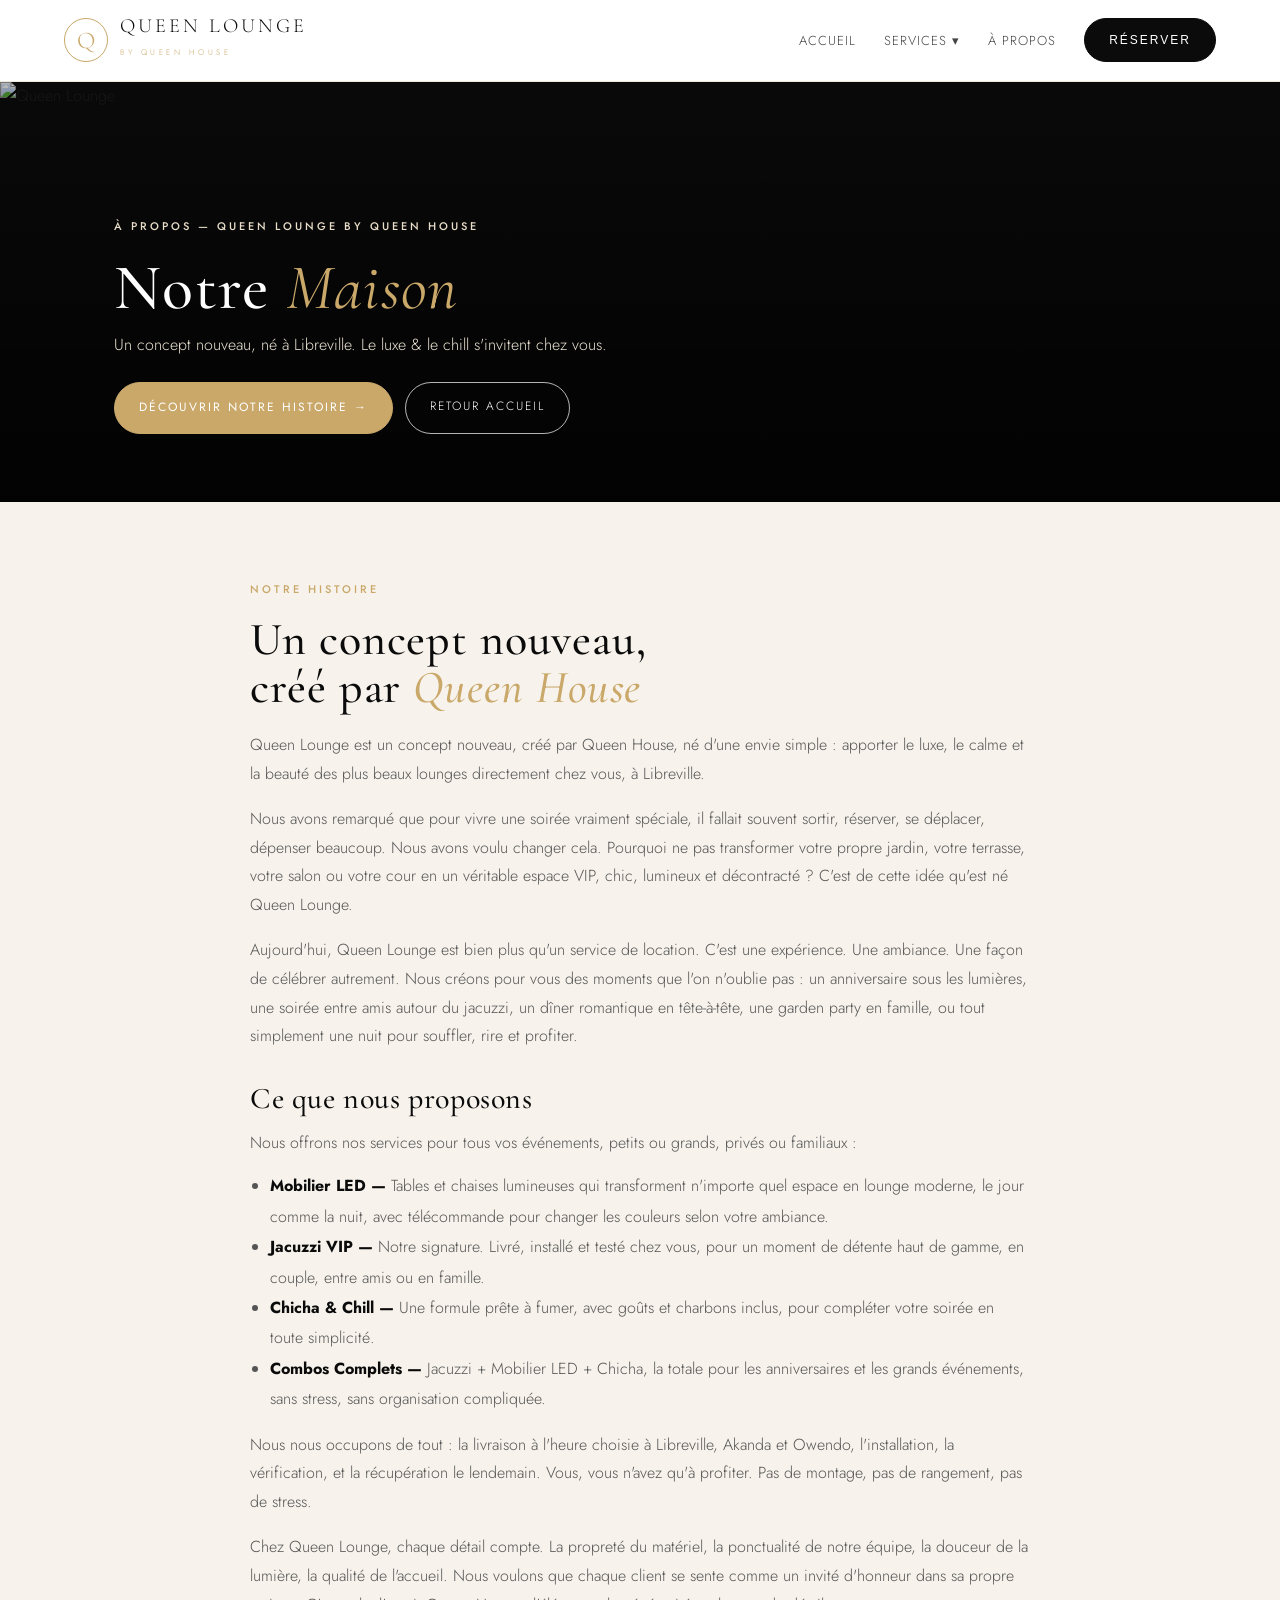
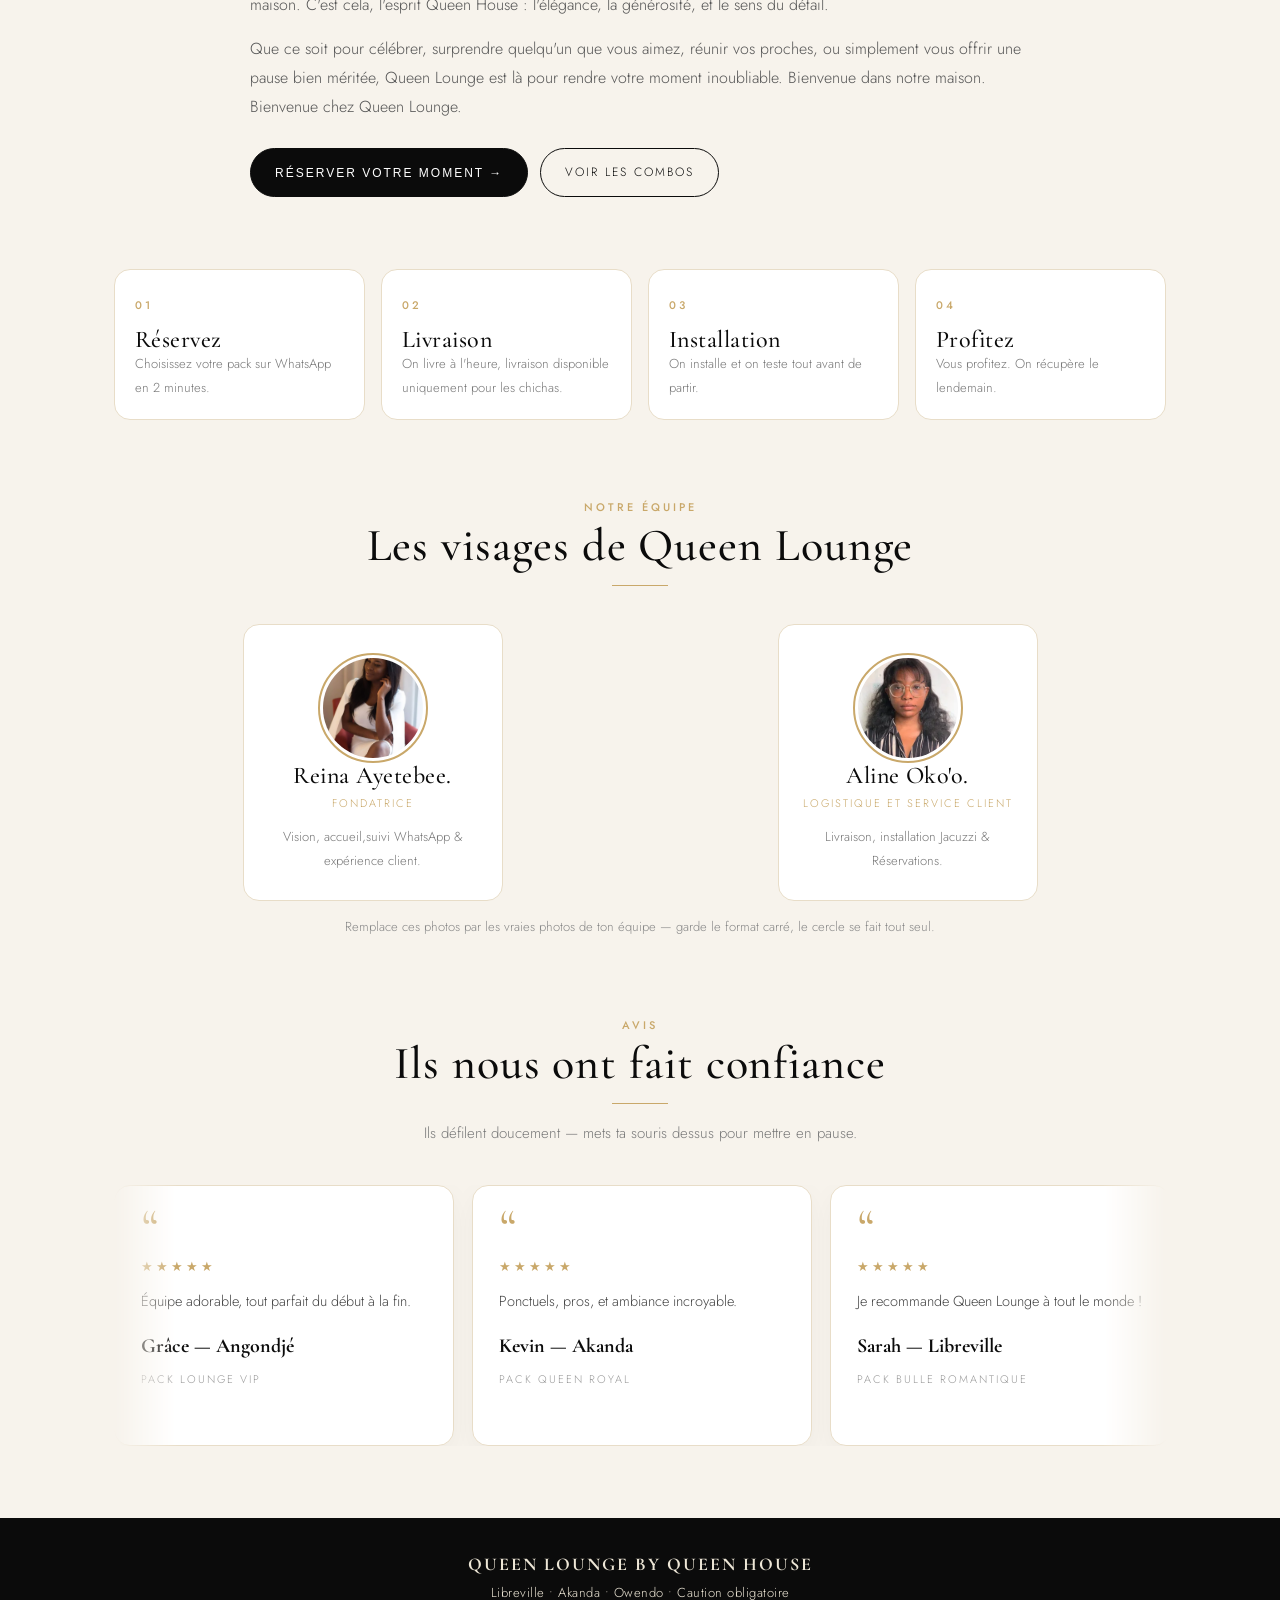
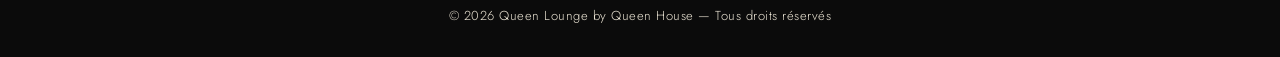
==== commit e40a5cb5: "Update a-propos.html" ====
--- a/a-propos.html
+++ b/a-propos.html
@@ -7,7 +7,7 @@
   <button class="burger" onclick="toggleMenu()">☰</button>
   <div class="nav-links" id="navLinks">
     <a href="index.html">Accueil</a>
-    <div class="dropdown"><a href="#" onclick="toggleDropdown(this);return false">Services ▾</a><div class="drop-content">
+    <div class="dropdown"><a href="#" class="dropdown-toggle" aria-expanded="false">Services ▾</a><div class="drop-content">
       <a href="mobilier-led.html">Mobilier LED</a><a href="jacuzzi.html">Jacuzzi VIP</a><a href="chicha.html">Chicha &amp; Chill</a><a href="combos.html">Combos Complets</a></div></div>
     <a href="a-propos.html">À Propos</a>
     <button class="btn-dark" onclick="openModal('Demande générale',false)">Réserver</button>
@@ -52,8 +52,8 @@
 </div></section>
 <section class="section" style="padding-top:0"><div class="section-head"><span class="eyebrow">Notre Équipe</span><h2>Les visages de Queen Lounge</h2><div class="divider"></div></div>
 <div class="team">
-  <div class="team-card"><img src="ma.jpeg" alt="Reina Ayetebee"><h3>Reina Ayetebee.</h3><small>Fondatrice</small><p>Vision, accueil & expérience client.</p></div>
-  <div class="team-card"><img src="yo.webp" alt="Aline Oko'o"><h3>Aline Oko'o.</h3><small>Logistique et Service Client</small><p>Livraison, installation Jacuzzi, Réservations & suivi WhatsApp</p></div>
+  <div class="team-card"><img src="ma.jpeg" alt="Reina Ayetebee"><h3>Reina Ayetebee.</h3><small>Fondatrice</small><p>Vision, accueil,suivi WhatsApp & expérience client.</p></div>
+  <div class="team-card"><img src="yo.webp" alt="Aline Oko'o"><h3>Aline Oko'o.</h3><small>Logistique et Service Client</small><p>Livraison, installation Jacuzzi & Réservations.</p></div>
 </div>
 <p style="text-align:center;color:#888;font-size:13px;margin-top:14px">Remplace ces photos par les vraies photos de ton équipe — garde le format carré, le cercle se fait tout seul.</p></section>
 <section class="section avis-section" style="padding-top:0"><div class="section-head"><span class="eyebrow">Avis</span><h2>Ils nous ont fait confiance</h2><div class="divider"></div><p>Ils défilent doucement — mets ta souris dessus pour mettre en pause.</p></div>
@@ -63,14 +63,14 @@
   <div class="avis-card"><div class="quote">“</div><div class="stars">★★★★★</div><p>Je recommande Queen Lounge à tout le monde !</p><b>Sarah — Libreville</b><small>Pack Bulle Romantique</small></div>
   <div class="avis-card"><div class="quote">“</div><div class="stars">★★★★★</div><p>Incroyable ! Le mobilier LED a transformé mon jardin.</p><b>Léa — Owendo</b><small>Pack Lounge VIP</small></div>
   <div class="avis-card"><div class="quote">“</div><div class="stars">★★★★★</div><p>Jacuzzi parfait, installé à l'heure. Expérience de fou !</p><b>Yann — Akanda</b><small>Pack Bulle Romantique</small></div>
-  <div class="avis-card"><div class="quote">“</div><div class="stars">★★★★★</div><p>Pour mon anniversaire c'était magique. Merci Queen Lounge !</p><b>Aline — Libreville</b><small>Pack Queen Royal</small></div>
+  <div class="avis-card"><div class="quote">“</div><div class="stars">★★★★★</div><p>Pour mon anniversaire c'était magique. Merci Queen Lounge !</p><b>Sandra — Libreville</b><small>Pack Queen Royal</small></div>
   <!-- DUPLICADO PARA BUCLE INFINITO SUAVE -->
   <div class="avis-card"><div class="quote">“</div><div class="stars">★★★★★</div><p>Équipe adorable, tout parfait du début à la fin.</p><b>Grâce — Angondjé</b><small>Pack Lounge VIP</small></div>
   <div class="avis-card"><div class="quote">“</div><div class="stars">★★★★★</div><p>Ponctuels, pros, et ambiance incroyable.</p><b>Kevin — Akanda</b><small>Pack Queen Royal</small></div>
   <div class="avis-card"><div class="quote">“</div><div class="stars">★★★★★</div><p>Je recommande Queen Lounge à tout le monde !</p><b>Sarah — Libreville</b><small>Pack Bulle Romantique</small></div>
   <div class="avis-card"><div class="quote">“</div><div class="stars">★★★★★</div><p>Incroyable ! Le mobilier LED a transformé mon jardin.</p><b>Léa — Owendo</b><small>Pack Lounge VIP</small></div>
   <div class="avis-card"><div class="quote">“</div><div class="stars">★★★★★</div><p>Jacuzzi parfait, installé à l'heure. Expérience de fou !</p><b>Yann — Akanda</b><small>Pack Bulle Romantique</small></div>
-  <div class="avis-card"><div class="quote">“</div><div class="stars">★★★★★</div><p>Pour mon anniversaire c'était magique. Merci Queen Lounge !</p><b>Aline — Libreville</b><small>Pack Queen Royal</small></div>
+  <div class="avis-card"><div class="quote">“</div><div class="stars">★★★★★</div><p>Pour mon anniversaire c'était magique. Merci Queen Lounge !</p><b>Sandra — Libreville</b><small>Pack Queen Royal</small></div>
 </div></div></section>
 <footer><strong>QUEEN LOUNGE BY QUEEN HOUSE</strong><br>Libreville • Akanda • Owendo • Caution obligatoire<br>© 2026 Queen Lounge by Queen House — Tous droits réservés</footer><div class="modal" id="modal"><div class="modal-box">
   <div class="modal-head"><div><span class="eyebrow">Queen Lounge — Libreville</span><h3>Réserver</h3><p>Complétez votre réservation en 2 minutes.</p></div><span onclick="closeModal()">×</span></div>
@@ -83,8 +83,8 @@
     <p style="font-size:12px;color:#888;margin:0 0 8px">Acompte obligatoire pour confirmer votre date. Choisissez comment vous payez :</p><div class="pay-opt active" onclick="selectPay(this)" data-pay="Payer tout maintenant"><b>Payer tout maintenant</b><small>Tu paies le total + caution d'un coup</small></div>
     <div class="pay-opt" onclick="selectPay(this)" data-pay="Acompte + solde sur place"><b>Acompte + solde sur place</b><small>Tu donnes l'acompte maintenant, le reste à la livraison</small></div>
   </div></div>
-  <div id="securiteBox" class="securite" style="display:none"><b>Sécurité Jacuzzi &amp; Caution</b><br>• Le client fournit l'eau + accès électricité.<br>• Interdiction charbons près du jacuzzi.<br>• <b>Caution : 50 000 FCFA</b> avec jacuzzi.</div>
-  <div id="cautionSimple" class="nota">Caution : <b>20 000 FCFA</b> — Restituée après vérification.</div>
+  <div id="securiteBox" class="securite" style="display:none"><b>Sécurité Jacuzzi &amp; Caution</b><br>• Le client fournit l'eau + accès électricité.<br>• Interdiction charbons près du jacuzzi.<br>• <b>Caution : 50% du total</b> si total &lt; 60 000 FCFA, <b>40%</b> si total ≥ 60 000 FCFA.</div>
+  <div id="cautionSimple" class="nota">Caution : <b>50% du total</b> si total &lt; 60 000 FCFA, <b>40%</b> si total ≥ 60 000 FCFA — Restituée après vérification.</div>
   <button id="reserveBtn" class="btn-dark full" onclick="sendWhatsApp()">Réserver sur WhatsApp →</button>
   <p id="reservationStatus" style="font-size:12px;margin-top:10px;color:#A12B20"></p>
 </div></div><script src="script.js"></script></body></html>
--- a/style.css
+++ b/style.css
@@ -280,3 +280,21 @@
 
 /* FIX: Tablet */
 @media(min-width:641px) and (max-width:1024px){ .section{padding-left:24px;padding-right:24px} .grid-4{grid-template-columns:repeat(2,1fr)} }
+
+/* === FIX FINAL SUBMENU - al final para que gane a todas las reglas anteriores === */
+/* En PC: hover normal */
+@media (min-width: 901px){
+  .navbar .dropdown:hover .drop-content{ display:block !important; }
+  .navbar .dropdown .drop-content{ display:none; }
+  .navbar .dropdown.open .drop-content{ display:block !important; }
+}
+/* En MÓVIL/TABLET: cerrado por defecto, abre con .open O con focus-within (respaldo sin JS) */
+@media (max-width: 900px){
+  .navbar .nav-links .dropdown .drop-content{ display:none !important; max-height:0 !important; overflow:hidden; visibility:hidden; }
+  .navbar .nav-links .dropdown.open .drop-content,
+  .navbar .nav-links .dropdown:focus-within .drop-content{
+    display:block !important; max-height:500px !important; overflow:visible; visibility:visible;
+    position:static !important; box-shadow:none !important; border:0 !important; padding:0 0 0 10px !important;
+  }
+  .navbar .nav-links .dropdown > a{ display:block; width:100%; cursor:pointer; -webkit-tap-highlight-color:transparent; }
+}
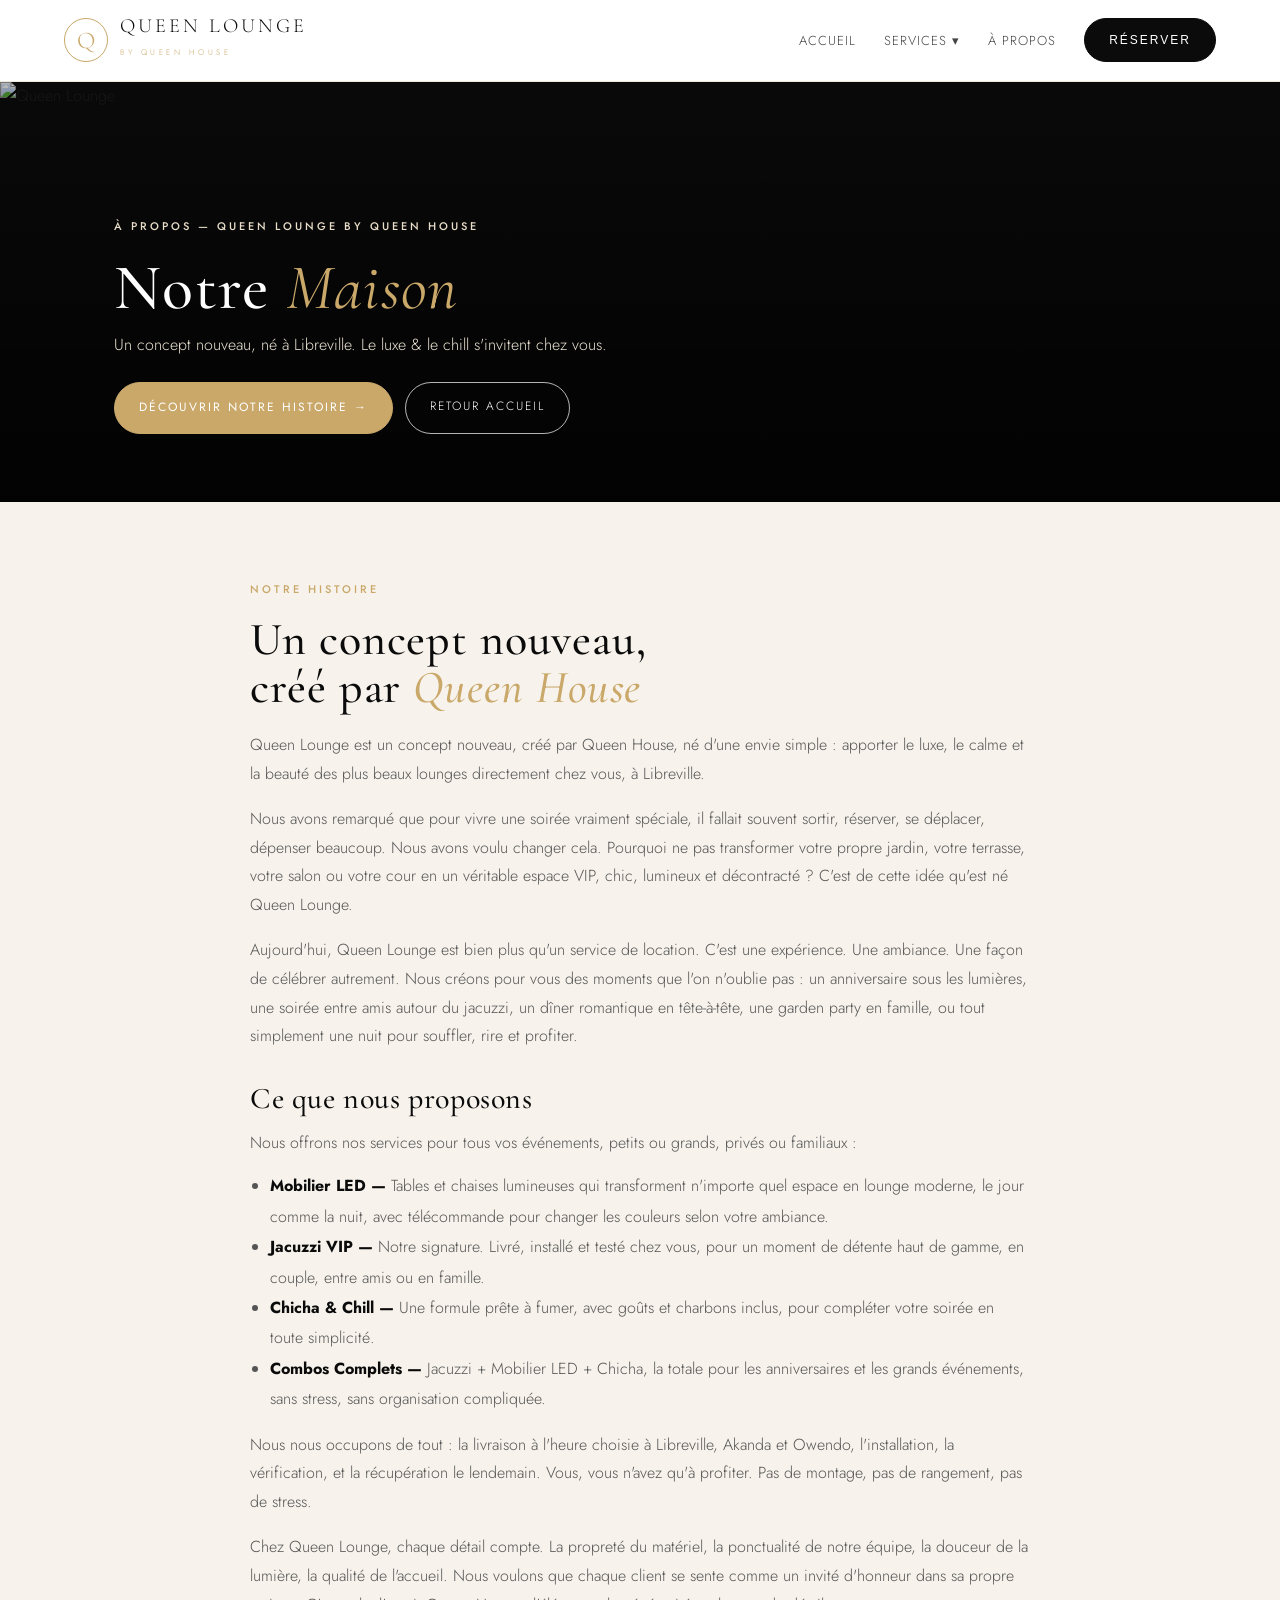
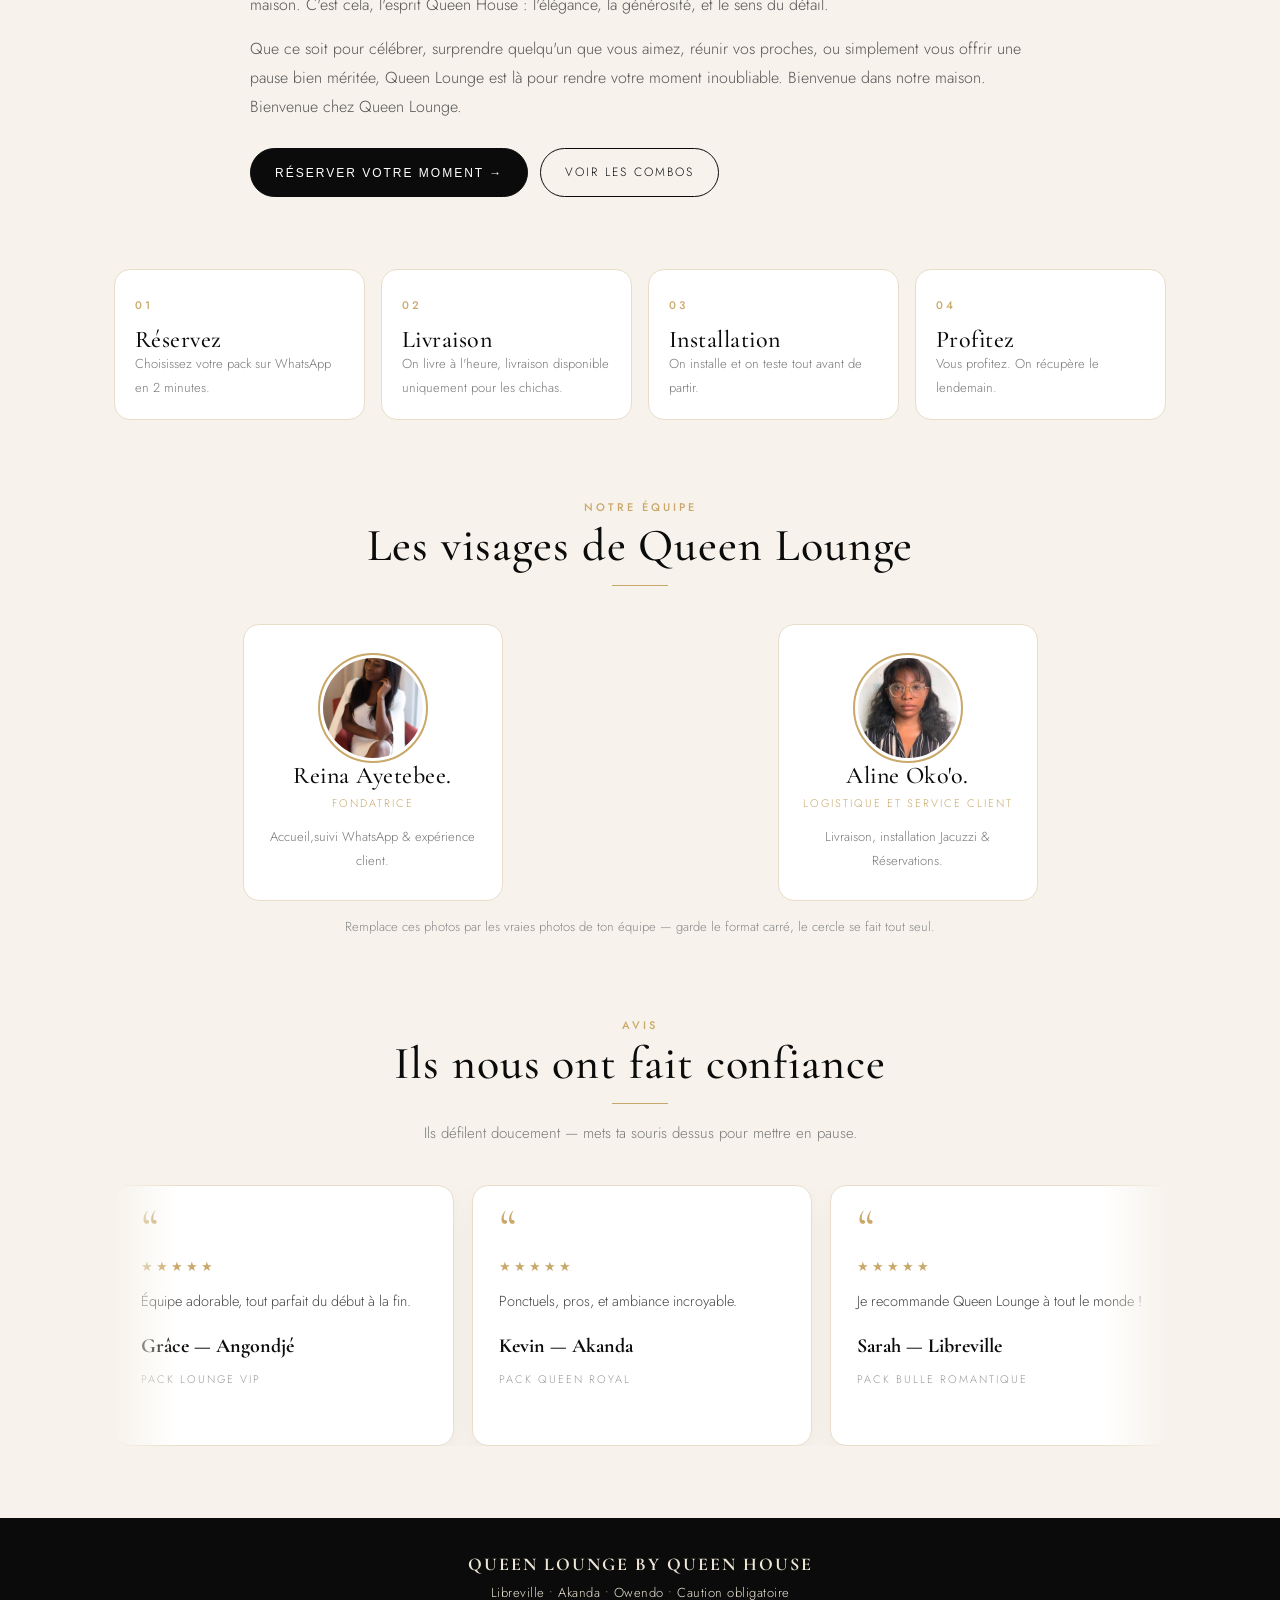
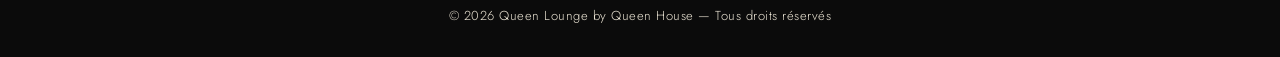
==== commit 8e76800a: "Update Reina Ayetebee's description in team section Removed 'Vision' from Reina Ayetebee's descripti" ====
--- a/a-propos.html
+++ b/a-propos.html
@@ -52,7 +52,7 @@
 </div></section>
 <section class="section" style="padding-top:0"><div class="section-head"><span class="eyebrow">Notre Équipe</span><h2>Les visages de Queen Lounge</h2><div class="divider"></div></div>
 <div class="team">
-  <div class="team-card"><img src="ma.jpeg" alt="Reina Ayetebee"><h3>Reina Ayetebee.</h3><small>Fondatrice</small><p>Vision, accueil,suivi WhatsApp & expérience client.</p></div>
+  <div class="team-card"><img src="ma.jpeg" alt="Reina Ayetebee"><h3>Reina Ayetebee.</h3><small>Fondatrice</small><p>Accueil,suivi WhatsApp & expérience client.</p></div>
   <div class="team-card"><img src="yo.webp" alt="Aline Oko'o"><h3>Aline Oko'o.</h3><small>Logistique et Service Client</small><p>Livraison, installation Jacuzzi & Réservations.</p></div>
 </div>
 <p style="text-align:center;color:#888;font-size:13px;margin-top:14px">Remplace ces photos par les vraies photos de ton équipe — garde le format carré, le cercle se fait tout seul.</p></section>
@@ -88,3 +88,4 @@
   <button id="reserveBtn" class="btn-dark full" onclick="sendWhatsApp()">Réserver sur WhatsApp →</button>
   <p id="reservationStatus" style="font-size:12px;margin-top:10px;color:#A12B20"></p>
 </div></div><script src="script.js"></script></body></html>
+
